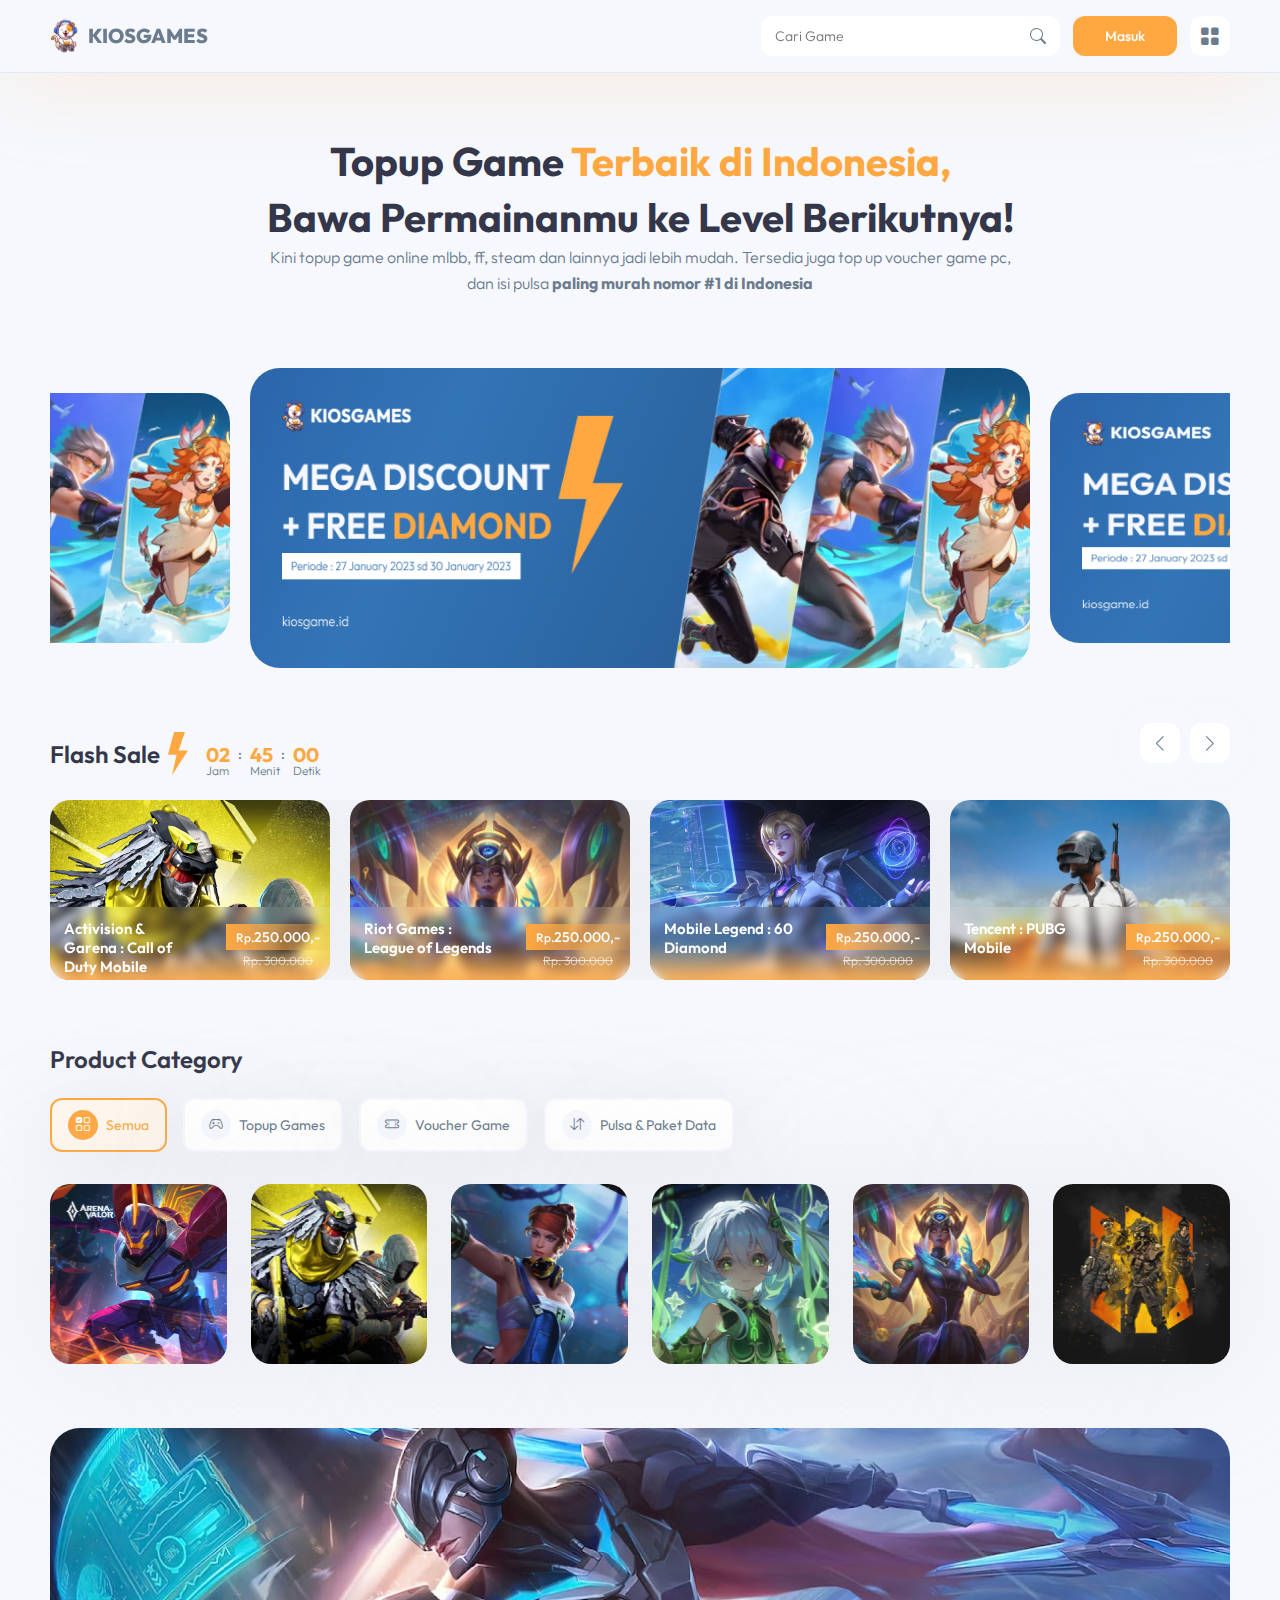
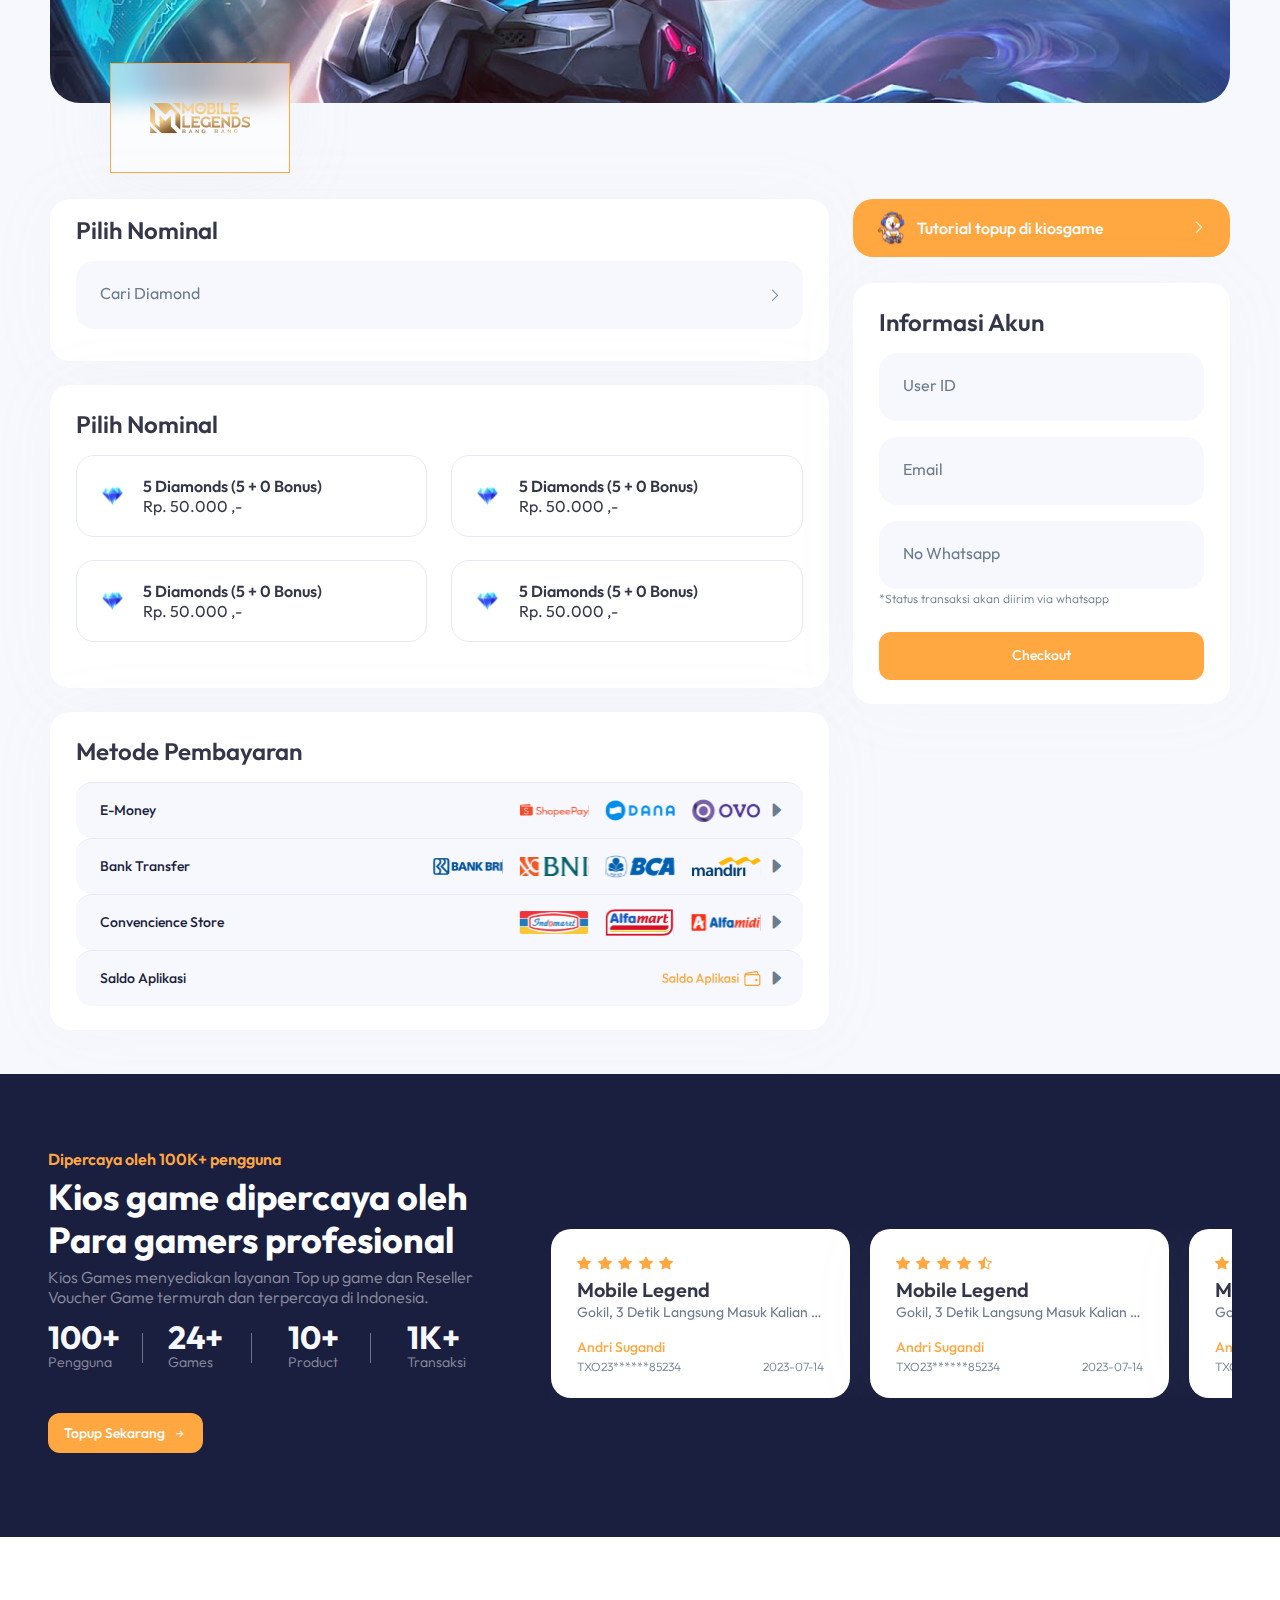
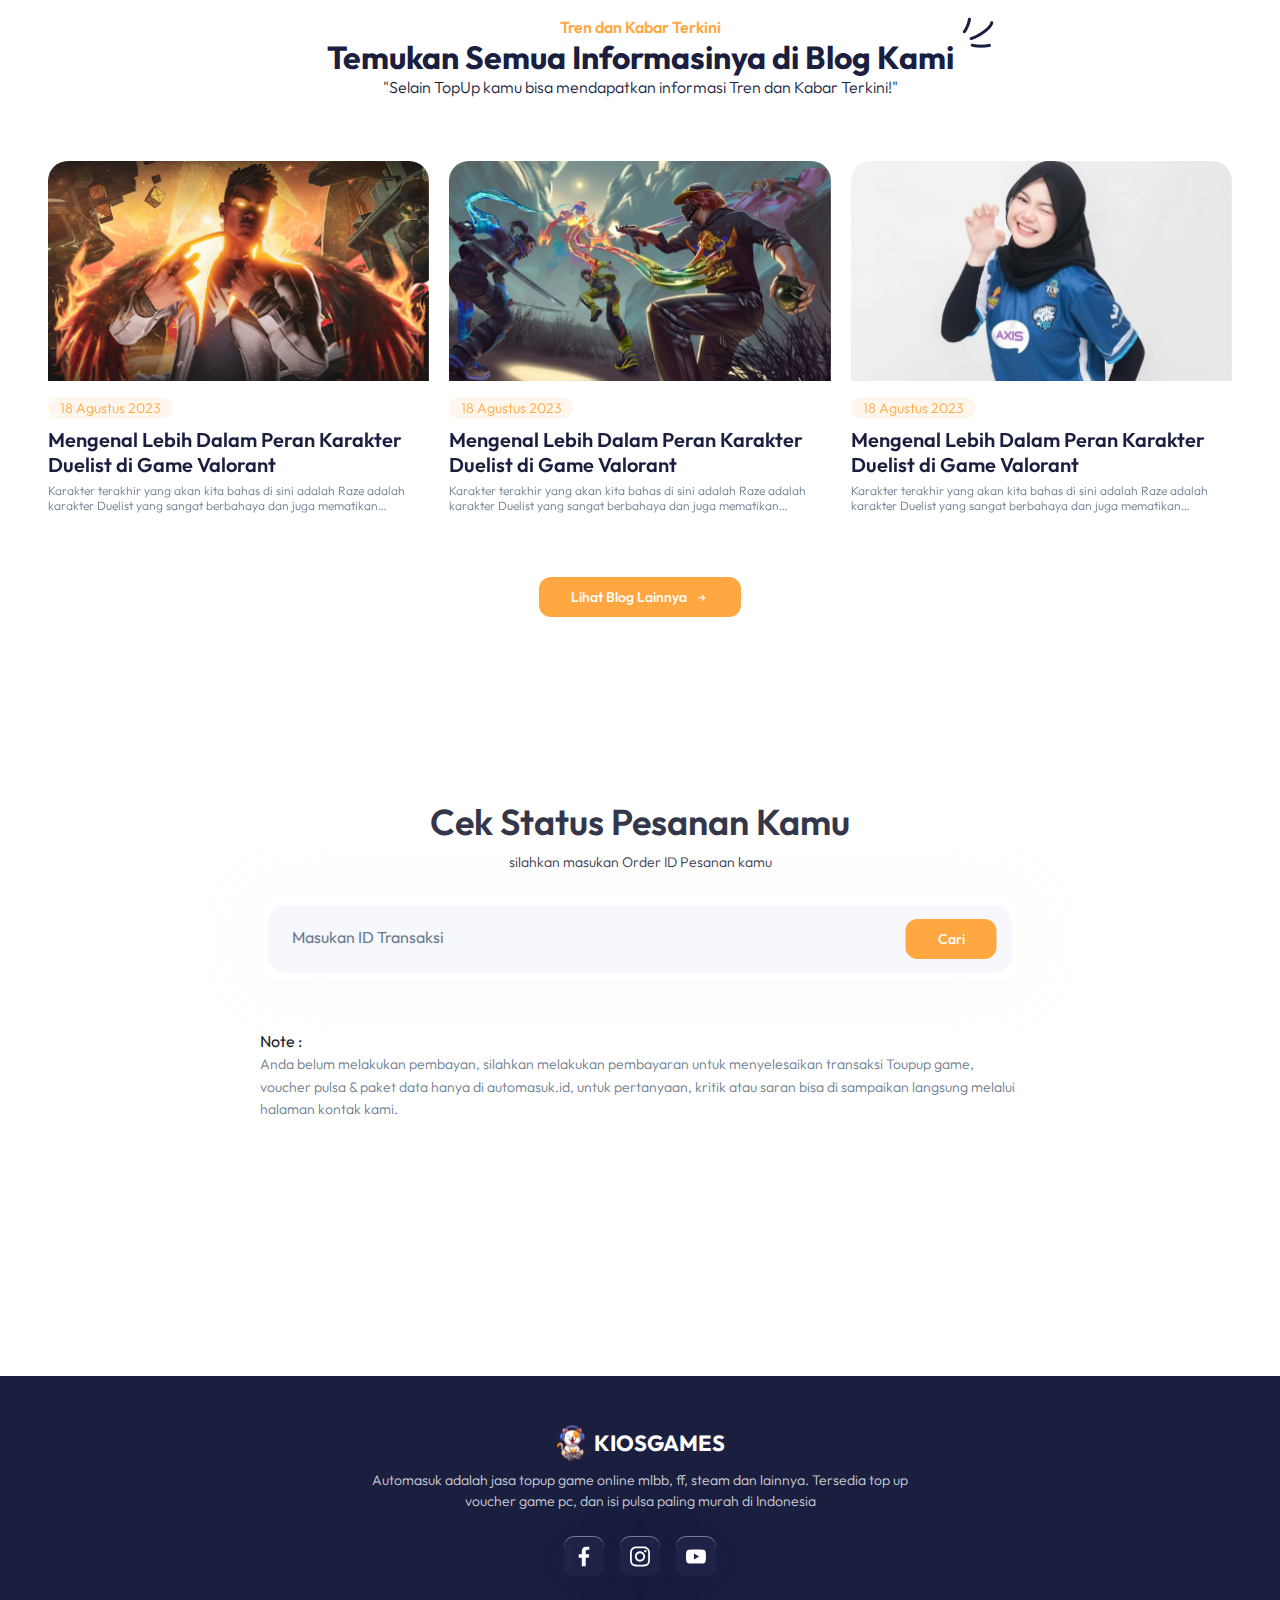
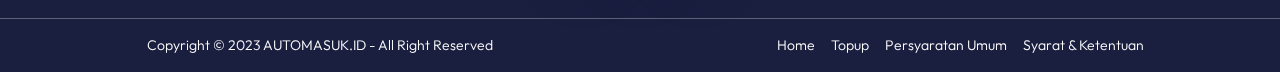
==== index.html @ b14d856f "first commit" ====
<!DOCTYPE html>
<html lang="en">
<head>
    <meta charset="UTF-8">
    <meta name="viewport" content="width=device-width, initial-scale=1.0">
    <link href="https://cdn.jsdelivr.net/npm/bootstrap@5.0.2/dist/css/bootstrap.min.css" rel="stylesheet">
    <link rel="stylesheet" href="https://cdn.jsdelivr.net/npm/bootstrap-icons@1.10.2/font/bootstrap-icons.css">
    <link rel="stylesheet" href="assets/css/swiper.css">
    <link rel="stylesheet" href="assets/css/style.css">
    <title>Document</title>
</head>
<body>
    <nav class="navbar">
      <div class="navLeft">
        <img src="assets/img/logo.svg" alt="">
        <div class="logoName">KIOSGAMES</div>
      </div>
      <div class="navRight">
        <div class="navSearch">
          <input type="text" placeholder="Cari Game">
          <i class="bi bi-search"></i>
        </div>
        <a href="#" class="btnYellowPrimary login">Masuk</a>
        <div class="containerMenu">
          <div class="dropdown">
            <button class="dropdownMenu">
              <i class="bi bi-grid-fill"></i>
            </button>
            <div class="dropdown-content">
              <a href="">
                <div class="containers">
                  <i class="bi bi-house-heart-fill"></i>
                  <div class="name">Beranda</div>
                </div>
                <i class="bi bi-arrow-right-short"></i>
              </a>
              <a href="">
                <div class="containers">
                  <i class="bi bi-controller"></i>
                  <div class="name">Product</div>
                </div>
                <i class="bi bi-arrow-right-short"></i>
              </a>
              <a href="">
                <div class="containers">
                  <i class="bi bi-bag-check"></i>
                  <div class="name">Lacak Pesanan</div>
                </div>
                <i class="bi bi-arrow-right-short"></i>
              </a>
              <a href="">
                <div class="containers">
                  <i class="bi bi-newspaper"></i>
                  <div class="name">Blog</div>
                </div>
                <i class="bi bi-arrow-right-short"></i>
              </a>
            </div>
          </div>
        </div>
      </div>
      <!-- <div class="theme-switch-wrapper">
        <label class="theme-switch" for="checkbox">
          <input type="checkbox" id="checkbox" />
          <div class="slider round"></div>
        </label>
      </div> -->
    </nav>  
    <section class="content">
      <div class="containerTitle">
        <div class="title">Topup Game <span class="highlight">Terbaik di Indonesia,</span><br/> Bawa Permainanmu ke Level Berikutnya!</div>
        <div class="subtitle">Kini topup game online mlbb, ff, steam dan lainnya jadi lebih mudah. Tersedia juga top up voucher game pc,<br/> dan isi pulsa <span class="highlight">paling murah nomor #1 di Indonesia</span></div>
      </div>
      <div class="containerBanner">
        <div class="swiper swiperBanner">
          <div class="swiper-wrapper">
            <div class="swiper-slide banner">
              <img src="assets/img/banner/banner.png" alt="" class="banner-lg">
              <img src="assets/img/banner/banner-sm.png" alt="" class="banner-sm">
            </div>
            <div class="swiper-slide banner">
              <img src="assets/img/banner/banner.png" alt="" class="banner-lg">
              <img src="assets/img/banner/banner-sm.png" alt="" class="banner-sm">
            </div>
            <div class="swiper-slide banner">
              <img src="assets/img/banner/banner.png" alt="" class="banner-lg">
              <img src="assets/img/banner/banner-sm.png" alt="" class="banner-sm">
            </div>
            <div class="swiper-slide banner">
              <img src="assets/img/banner/banner.png" alt="" class="banner-lg">
              <img src="assets/img/banner/banner-sm.png" alt="" class="banner-sm">
            </div>
          </div>
        </div>
      </div>
      <div class="containerFlashSale">
        <div class="headerFS">
          <div class="containers">
            <div class="title-head">Flash Sale</div>
            <img src="assets/img/flash-sale/flash.svg" alt="">
            <div class="time">
              <div class="hours">02</div> <div class="dots">:</div>
              <div class="minute">45</div> <div class="dots">:</div>
              <div class="second">00</div>
            </div>
          </div>
          <div class="FSnav">
            <div class="swiper-button-next"></div>
            <div class="swiper-button-prev"></div>
          </div>
        </div>
        <div class="swiper swiperFlashSale">
          <div class="swiper-wrapper">
            <div class="swiper-slide flashSale">
              <img src="assets/img/flash-sale/codm.png" alt="">
              <div class="mask"></div>
              <div class="desc">
                <div class="titleFs">Activision & Garena : Call of Duty Mobile </div>
                <div class="price">
                  <div class="realPrice"><span class="rp">Rp.</span>250.000,-</div>
                  <div class="disc">Rp. 300.000</div>
                </div>
              </div>
            </div>
            <div class="swiper-slide flashSale">
              <img src="assets/img/flash-sale/lol.png" alt="">
              <div class="mask"></div>
              <div class="desc">
                <div class="titleFs">Riot Games : League of Legends</div>
                <div class="price">
                  <div class="realPrice"><span class="rp">Rp.</span>250.000,-</div>
                  <div class="disc">Rp. 300.000</div>
                </div>
              </div>
            </div>
            <div class="swiper-slide flashSale">
              <img src="assets/img/flash-sale/ml.png" alt="">
              <div class="mask"></div>
              <div class="desc">
                <div class="titleFs">Mobile Legend : 60 Diamond</div>
                <div class="price">
                  <div class="realPrice"><span class="rp">Rp.</span>250.000,-</div>
                  <div class="disc">Rp. 300.000</div>
                </div>
              </div>
            </div>
            <div class="swiper-slide flashSale">
              <img src="assets/img/flash-sale/pubgm.png" alt="">
              <div class="mask"></div>
              <div class="desc">
                <div class="titleFs">Tencent : PUBG Mobile </div>
                <div class="price">
                  <div class="realPrice"><span class="rp">Rp.</span>250.000,-</div>
                  <div class="disc">Rp. 300.000</div>
                </div>
              </div>
            </div>
            <div class="swiper-slide flashSale">
              <img src="assets/img/flash-sale/codm.png" alt="">
              <div class="mask"></div>
              <div class="desc">
                <div class="titleFs">Activision & Garena : Call of Duty Mobile </div>
                <div class="price">
                  <div class="realPrice"><span class="rp">Rp.</span>250.000,-</div>
                  <div class="disc">Rp. 300.000</div>
                </div>
              </div>
            </div>
            <div class="swiper-slide flashSale">
              <img src="assets/img/flash-sale/lol.png" alt="">
              <div class="mask"></div>
              <div class="desc">
                <div class="titleFs">Riot Games : League of Legends</div>
                <div class="price">
                  <div class="realPrice"><span class="rp">Rp.</span>250.000,-</div>
                  <div class="disc">Rp. 300.000</div>
                </div>
              </div>
            </div>
            <div class="swiper-slide flashSale">
              <img src="assets/img/flash-sale/ml.png" alt="">
              <div class="mask"></div>
              <div class="desc">
                <div class="titleFs">Mobile Legend : 60 Diamond</div>
                <div class="price">
                  <div class="realPrice"><span class="rp">Rp.</span>250.000,-</div>
                  <div class="disc">Rp. 300.000</div>
                </div>
              </div>
            </div>
            <div class="swiper-slide flashSale">
              <img src="assets/img/flash-sale/pubgm.png" alt="">
              <div class="mask"></div>
              <div class="desc">
                <div class="titleFs">Tencent : PUBG Mobile </div>
                <div class="price">
                  <div class="realPrice"><span class="rp">Rp.</span>250.000,-</div>
                  <div class="disc">Rp. 300.000</div>
                </div>
              </div>
            </div>
          </div>
        </div>

      </div>
      <div class="containerProduct">
        <div class="title-head">Product Category</div>
        <ul class="nav navTabs" id="myTab" role="tablist">
          <li class="nav-item" role="presentation">
            <button class="btnNavTabs active" id="all-tab" data-bs-toggle="tab" data-bs-target="#all" type="button" role="tab">
              <div class="icon">
                <i class="bi bi-ui-checks-grid"></i>
              </div>
              <div class="text">Semua</div>
            </button>
          </li>
          <li class="nav-item" role="presentation">
            <button class="btnNavTabs" id="topup-tab" data-bs-toggle="tab" data-bs-target="#topup" type="button" role="tab">
              <div class="icon">
                <i class="bi bi-controller"></i>
              </div>
              <div class="text">Topup Games</div>
            </button>
          </li>
          <li class="nav-item" role="presentation">
            <button class="btnNavTabs" id="voucher-tab" data-bs-toggle="tab" data-bs-target="#voucher" type="button" role="tab">
              <div class="icon">
                <i class="bi bi-ticket-perforated"></i>
              </div>
              <div class="text">Voucher Game</div>
            </button>
          </li>
          <li class="nav-item" role="presentation">
            <button class="btnNavTabs" id="pulsa-tab" data-bs-toggle="tab" data-bs-target="#pulsa" type="button" role="tab">
              <div class="icon">
                <i class="bi bi-arrow-down-up"></i>
              </div>
              <div class="text">Pulsa & Paket Data</div>
            </button>
          </li>
        </ul>
        <div class="tab-content" id="myTabContent">
          <div class="tab-pane fade show active" id="all" role="tabpanel">
            <div class="row">
              <div class="col-lg-2 col-md-3 col-6 mb-3">
                <div class="containers">
                  <img src="assets/img/product/aov 2.png" alt="">
                  <div class="mask"></div>
                  <div class="desc">
                    <div class="game">Arena Of Valor</div>
                    <div class="vendor">Tencent</div>
                  </div>
                </div>
              </div>
              <div class="col-lg-2 col-md-3 col-6 mb-3">
                <div class="containers">
                  <img src="assets/img/product/codm.png" alt="">
                  <div class="mask"></div>
                  <div class="desc">
                    <div class="game">Call Of Duty</div>
                    <div class="vendor">Garena</div>
                  </div>
                </div>
              </div>
              <div class="col-lg-2 col-md-3 col-6 mb-3">
                <div class="containers">
                  <img src="assets/img/product/free fire.png" alt="">
                  <div class="mask"></div>
                  <div class="desc">
                    <div class="game">Free Fire</div>
                    <div class="vendor">Tencent</div>
                  </div>
                </div>
              </div>
              <div class="col-lg-2 col-md-3 col-6 mb-3">
                <div class="containers">
                  <img src="assets/img/product/genshin impact.png" alt="">
                  <div class="mask"></div>
                  <div class="desc">
                    <div class="game">Genshin Impact</div>
                    <div class="vendor">Garena</div>
                  </div>
                </div>
              </div>
              <div class="col-lg-2 col-md-3 col-6 mb-3">
                <div class="containers">
                  <img src="assets/img/product/lol.png" alt="">
                  <div class="mask"></div>
                  <div class="desc">
                    <div class="game">League Of Legends</div>
                    <div class="vendor">Garena</div>
                  </div>
                </div>
              </div>
              <div class="col-lg-2 col-md-3 col-6 mb-3">
                <div class="containers">
                  <img src="assets/img/product/apex.png" alt="">
                  <div class="mask"></div>
                  <div class="desc">
                    <div class="game">Apex Legends</div>
                    <div class="vendor">Garena</div>
                  </div>
                </div>
              </div>
            </div>
          </div>
          <div class="tab-pane fade" id="topup" role="tabpanel">
            <div class="row">
              <div class="col-lg-2 col-md-3 col-6 mb-3">
                <div class="containers">
                  <img src="assets/img/product/aov 2.png" alt="">
                  <div class="mask"></div>
                  <div class="desc">
                    <div class="game">Arena Of Valor</div>
                    <div class="vendor">Tencent</div>
                  </div>
                </div>
              </div>
              <div class="col-lg-2 col-md-3 col-6 mb-3">
                <div class="containers">
                  <img src="assets/img/product/codm.png" alt="">
                  <div class="mask"></div>
                  <div class="desc">
                    <div class="game">Call Of Duty</div>
                    <div class="vendor">Garena</div>
                  </div>
                </div>
              </div>
              <div class="col-lg-2 col-md-3 col-6 mb-3">
                <div class="containers">
                  <img src="assets/img/product/free fire.png" alt="">
                  <div class="mask"></div>
                  <div class="desc">
                    <div class="game">Free Fire</div>
                    <div class="vendor">Tencent</div>
                  </div>
                </div>
              </div>
            </div>
          </div>
          <div class="tab-pane fade" id="voucher" role="tabpanel">
            <div class="row">
              <div class="col-lg-2 col-md-3 col-6 mb-3">
                <div class="containers">
                  <img src="assets/img/product/genshin impact.png" alt="">
                  <div class="mask"></div>
                  <div class="desc">
                    <div class="game">Genshin Impact</div>
                    <div class="vendor">Garena</div>
                  </div>
                </div>
              </div>
              <div class="col-lg-2 col-md-3 col-6 mb-3">
                <div class="containers">
                  <img src="assets/img/product/lol.png" alt="">
                  <div class="mask"></div>
                  <div class="desc">
                    <div class="game">League Of Legends</div>
                    <div class="vendor">Garena</div>
                  </div>
                </div>
              </div>
              <div class="col-lg-2 col-md-3 col-6 mb-3">
                <div class="containers">
                  <img src="assets/img/product/apex.png" alt="">
                  <div class="mask"></div>
                  <div class="desc">
                    <div class="game">Apex Legends</div>
                    <div class="vendor">Garena</div>
                  </div>
                </div>
              </div>
            </div>
          </div>
          <div class="tab-pane fade" id="pulsa" role="tabpanel">
            <div class="row">
              <div class="col-lg-2 col-md-3 col-6 mb-3">
                <div class="containers">
                  <img src="assets/img/product/aov 2.png" alt="">
                  <div class="mask"></div>
                  <div class="desc">
                    <div class="game">Arena Of Valor</div>
                    <div class="vendor">Tencent</div>
                  </div>
                </div>
              </div>
            </div>
          </div>
        </div>
      </div>
      <div class="containerAlpha">
        <img src="assets/img/head-nominal/banner.png" alt="" class="banner">
        <div class="containerML">
          <img src="assets/img/head-nominal/logo-ml.png" alt="" class="logo-ml">
        </div>
      </div>
      <div class="containerNominal">
        <div class="row reverse">
          <div class="col-lg-8">
            <div class="cards py-3">
              <div class="title-head text-left mb-3">Pilih Nominal</div>
              <div class="floating-label-content mb-3">
                <input type="text" class="form-control floating-input" name="" id="search" placeholder=" ">
                <label class="floating-label" for="search">Cari Diamond</label>
                <i class="bi bi-chevron-right"></i>
              </div>
            </div>
            <div class="cards my-4">
              <div class="title-head text-left mb-3">Pilih Nominal</div>
              <div class="row">
                <div class="col-sm-6">
                  <input type="radio" name="chooseDiamond" value="A" class="nom-radio" id="diamond-1">
                  <label for="diamond-1" class="containerChoice">
                    <div class="containerIcon">
                      <i class="bi bi-check-lg"></i>
                    </div>
                    <img src="assets/img/head-nominal/diamond.svg" alt="">
                    <div class="text">
                      <div class="desc">5 Diamonds (5 + 0 Bonus)</div>
                      <div class="count">Rp. 50.000 ,-</div>
                    </div>
                  </label>
                </div>
                <div class="col-sm-6">
                  <input type="radio" name="chooseDiamond" value="B" class="nom-radio" id="diamond-2">
                  <label for="diamond-2" class="containerChoice">
                    <div class="containerIcon">
                      <i class="bi bi-check-lg"></i>
                    </div>
                    <img src="assets/img/head-nominal/diamond.svg" alt="">
                    <div class="text">
                      <div class="desc">5 Diamonds (5 + 0 Bonus)</div>
                      <div class="count">Rp. 50.000 ,-</div>
                    </div>
                  </label>
                </div>
                <div class="col-sm-6">
                  <input type="radio" name="chooseDiamond" value="C" class="nom-radio" id="diamond-3">
                  <label for="diamond-3" class="containerChoice">
                    <div class="containerIcon">
                      <i class="bi bi-check-lg"></i>
                    </div>
                    <img src="assets/img/head-nominal/diamond.svg" alt="">
                    <div class="text">
                      <div class="desc">5 Diamonds (5 + 0 Bonus)</div>
                      <div class="count">Rp. 50.000 ,-</div>
                    </div>
                  </label>
                </div>
                <div class="col-sm-6">
                  <input type="radio" name="chooseDiamond" value="D" class="nom-radio" id="diamond-4">
                  <label for="diamond-4" class="containerChoice">
                    <div class="containerIcon">
                      <i class="bi bi-check-lg"></i>
                    </div>
                    <img src="assets/img/head-nominal/diamond.svg" alt="">
                    <div class="text">
                      <div class="desc">5 Diamonds (5 + 0 Bonus)</div>
                      <div class="count">Rp. 50.000 ,-</div>
                    </div>
                  </label>
                </div>
              </div>
            </div>
            <div class="cards my-4">
              <div class="title-head text-left mb-3">Metode Pembayaran</div>
              <div class="accordion mb-0">
                <div class="accordionHeadPay">
                  <div class="title">E-Money</div>
                  <div class="containers">
                    <img src="assets/img/pay/shopeepay.svg" alt="">
                    <img src="assets/img/pay/dana.svg" alt="">
                    <img src="assets/img/pay/ovo.svg" alt="">
                  </div>
                  <i class="bi bi-caret-right-fill"></i>
                </div>
                <div class="accordionBodyPay">
                  <div class="accordionContent">
                    <div class="row">
                      <div class="col-sm-6">
                        <input type="radio" name="payment" value="A" class="pay-radio" id="emon-1">
                        <label for="emon-1" class="choicePay">
                          <div class="containers">
                            <div class="icon">
                              <i class="bi bi-check-lg"></i>
                            </div>
                            <div class="text">
                              <div class="name">Shopee Pay</div>
                              <div class="price">Rp. 500.000,-</div>
                            </div>
                          </div>
                          <img src="assets/img/pay/shopeepay.svg" alt="">
                        </label>
                      </div>
                      <div class="col-sm-6">
                        <input type="radio" name="payment" value="A" class="pay-radio" id="emon-2">
                        <label for="emon-2" class="choicePay">
                          <div class="containers">
                            <div class="icon">
                              <i class="bi bi-check-lg"></i>
                            </div>
                            <div class="text">
                              <div class="name">Dana</div>
                              <div class="price">Rp. 500.000,-</div>
                            </div>
                          </div>
                          <img src="assets/img/pay/dana.svg" alt="">
                        </label>
                      </div>
                      <div class="col-sm-6">
                        <input type="radio" name="payment" value="A" class="pay-radio" id="emon-3">
                        <label for="emon-3" class="choicePay">
                          <div class="containers">
                            <div class="icon">
                              <i class="bi bi-check-lg"></i>
                            </div>
                            <div class="text">
                              <div class="name">OVO</div>
                              <div class="price">Rp. 500.000,-</div>
                            </div>
                          </div>
                          <img src="assets/img/pay/ovo.svg" alt="">
                        </label>
                      </div>
                    </div>
                  </div>
                </div>
              </div>
              <div class="accordion mb-0">
                <div class="accordionHeadPay">
                  <div class="title">Bank Transfer</div>
                  <div class="containers">
                    <img src="assets/img/pay/bri.svg" alt="">
                    <img src="assets/img/pay/bni.svg" alt="">
                    <img src="assets/img/pay/bca.svg" alt="">
                    <img src="assets/img/pay/mandiri.svg" alt="">
                  </div>
                  <i class="bi bi-caret-right-fill"></i>
                </div>
                <div class="accordionBodyPay">
                  <div class="accordionContent">
                    <div class="row">
                      <div class="col-sm-6">
                        <input type="radio" name="payment" value="A" class="pay-radio" id="tf-1">
                        <label for="tf-1" class="choicePay">
                          <div class="containers">
                            <div class="icon">
                              <i class="bi bi-check-lg"></i>
                            </div>
                            <div class="text">
                              <div class="name">Bank BRI</div>
                              <div class="price">Rp. 500.000,-</div>
                            </div>
                          </div>
                          <img src="assets/img/pay/bri.svg" alt="">
                        </label>
                      </div>
                      <div class="col-sm-6">
                        <input type="radio" name="payment" value="A" class="pay-radio" id="tf-2">
                        <label for="tf-2" class="choicePay">
                          <div class="containers">
                            <div class="icon">
                              <i class="bi bi-check-lg"></i>
                            </div>
                            <div class="text">
                              <div class="name">Bank BNI</div>
                              <div class="price">Rp. 500.000,-</div>
                            </div>
                          </div>
                          <img src="assets/img/pay/bni.svg" alt="">
                        </label>
                      </div>
                      <div class="col-sm-6">
                        <input type="radio" name="payment" value="A" class="pay-radio" id="tf-3">
                        <label for="tf-3" class="choicePay">
                          <div class="containers">
                            <div class="icon">
                              <i class="bi bi-check-lg"></i>
                            </div>
                            <div class="text">
                              <div class="name">Bank BCA</div>
                              <div class="price">Rp. 500.000,-</div>
                            </div>
                          </div>
                          <img src="assets/img/pay/bca.svg" alt="">
                        </label>
                      </div>
                      <div class="col-sm-6">
                        <input type="radio" name="payment" value="A" class="pay-radio" id="tf-4">
                        <label for="tf-4" class="choicePay">
                          <div class="containers">
                            <div class="icon">
                              <i class="bi bi-check-lg"></i>
                            </div>
                            <div class="text">
                              <div class="name">Bank Mandiri</div>
                              <div class="price">Rp. 500.000,-</div>
                            </div>
                          </div>
                          <img src="assets/img/pay/mandiri.svg" alt="">
                        </label>
                      </div>
                    </div>
                  </div>
                </div>
              </div>
              <div class="accordion mb-0">
                <div class="accordionHeadPay">
                  <div class="title">Convencience Store</div>
                  <div class="containers">
                    <img src="assets/img/pay/indomaret.svg" alt="">
                    <img src="assets/img/pay/alfamart.svg" alt="">
                    <img src="assets/img/pay/alfamidi.svg" alt="">
                  </div>
                  <i class="bi bi-caret-right-fill"></i>
                </div>
                <div class="accordionBodyPay">
                  <div class="accordionContent">
                    <div class="row">
                      <div class="col-sm-6">
                        <input type="radio" name="payment" value="A" class="pay-radio" id="store-1">
                        <label for="store-1" class="choicePay">
                          <div class="containers">
                            <div class="icon">
                              <i class="bi bi-check-lg"></i>
                            </div>
                            <div class="text">
                              <div class="name">Indomaret</div>
                              <div class="price">Rp. 500.000,-</div>
                            </div>
                          </div>
                          <img src="assets/img/pay/indomaret.svg" alt="">
                        </label>
                      </div>
                      <div class="col-sm-6">
                        <input type="radio" name="payment" value="A" class="pay-radio" id="store-2">
                        <label for="store-2" class="choicePay">
                          <div class="containers">
                            <div class="icon">
                              <i class="bi bi-check-lg"></i>
                            </div>
                            <div class="text">
                              <div class="name">AlfaMaret</div>
                              <div class="price">Rp. 500.000,-</div>
                            </div>
                          </div>
                          <img src="assets/img/pay/alfamart.svg" alt="">
                        </label>
                      </div>
                      <div class="col-sm-6">
                        <input type="radio" name="payment" value="A" class="pay-radio" id="store-3">
                        <label for="store-3" class="choicePay">
                          <div class="containers">
                            <div class="icon">
                              <i class="bi bi-check-lg"></i>
                            </div>
                            <div class="text">
                              <div class="name">Alfamidi</div>
                              <div class="price">Rp. 500.000,-</div>
                            </div>
                          </div>
                          <img src="assets/img/pay/alfamidi.svg" alt="">
                        </label>
                      </div>
                    </div>
                  </div>
                </div>
              </div>
              <div class="accordion mb-0">
                <div class="accordionHeadPay">
                  <div class="title">Saldo Aplikasi</div>
                  <div class="containers">
                    <img src="assets/img/pay/saldoapk.svg" alt="" style="width:100px">
                  </div>
                  <i class="bi bi-caret-right-fill"></i>
                </div>
                <div class="accordionBodyPay">
                  <div class="accordionContent">
                    <div class="row">
                      <div class="col-sm-6">
                        <input type="radio" name="payment" value="A" class="pay-radio" id="saldo-1">
                        <label for="saldo-1" class="choicePay">
                          <div class="containers">
                            <div class="icon">
                              <i class="bi bi-check-lg"></i>
                            </div>
                            <div class="text">
                              <div class="name">Saldo Aplikasi</div>
                              <div class="price">Rp. 500.000,-</div>
                            </div>
                          </div>
                          <img src="assets/img/pay/saldo.svg" alt="">
                        </label>
                      </div>
                    </div>
                  </div>
                </div>
              </div>
            </div>
          </div>
          <div class="col-lg-4">
            <div class="accordion">
              <div class="accordionHead">
                <div class="containers">
                  <img src="assets/img/logo.svg" alt="">
                  <div class="title">Tutorial topup di kiosgame</div>
                </div>
                <i class="bi bi-chevron-right"></i>
              </div>
              <div class="accordionBody">
                <div class="accordionContent">
                  <div class="text">Mobile Legends: Bang Bang adalah game mobile multiplayer online battle arena (MOBA) yang dikembangkan dan diterbitkan oleh Moonton. Game ini dirilis pada 2016 dan sejak itu menjadi populer di Asia Tenggara.</div>
                  <div class="text2 mt-3 mb-1">Cara Topup Diamond Mobilegends</div>
                  <ul class="point">
                    <li>Pilih Nominal Diamond</li>
                    <li>Masukan data akun user ID & No Whatsapp untuk verifikasi</li>
                    <li>Pilih metode pembayaran yang tersedia</li>
                    <li>Lakukan pembayaran sesuai dengan langkah pembayaran dan nominal yang diminta</li>
                    <li>Jika pembayaran berhasil Token akan langsung masuk ke akun game yang dituju.</li>
                  </ul>
                </div>
              </div>
            </div>
            <div class="cards mb-4">
              <div class="title-head text-left mb-3">Informasi Akun</div>
              <div class="floating-label-content mb-3">
                <input type="text" class="form-control floating-input" name="" id="userid" placeholder=" ">
                <label class="floating-label" for="userid">User ID</label>
              </div>
              <div class="floating-label-content mb-3">
                <input type="text" class="form-control floating-input" name="" id="email" placeholder=" ">
                <label class="floating-label" for="email">Email</label>
              </div>
              <div class="floating-label-content">
                <input type="text" class="form-control floating-input" name="" id="no" placeholder=" ">
                <label class="floating-label" for="no">No Whatsapp</label>
              </div>
              <div class="note">*Status transaksi akan diirim via whatsapp</div>
              <a href="" class="btnYellowPrimary py-4 mt-4">Checkout</a>
            </div>
          </div>
        </div>
      </div>
    </section>
    <section class="subContent">
      <div class="containerTestimoni">
        <div class="row">
          <div class="col-lg-5">
            <div class="trusted-text">Dipercaya oleh 100K+ pengguna</div>
            <div class="desc-text">Kios game dipercaya oleh Para gamers profesional</div>
            <div class="subdesc-text">Kios Games menyediakan layanan Top up game dan Reseller Voucher Game termurah dan terpercaya di Indonesia.</div>
            <div class="containerUsers mb-3">
              <div class="containers">
                <div class="count">100+</div>
                <div class="title">Pengguna</div>
              </div>
              <div class="containers">
                <div class="count">24+</div>
                <div class="title">Games</div>
              </div>
              <div class="containers">
                <div class="count">10+</div>
                <div class="title">Product</div>
              </div>
              <div class="containers">
                <div class="count">1K+</div>
                <div class="title">Transaksi</div>
              </div>
            </div>
            <a href="" class="btnYellowPrimary d-inline-flex px-3 mt-4">Topup Sekarang<i class="bi bi-arrow-right-short ms-2 mt-1"></i></a>
          </div>
          <div class="col-lg-7">
            <div class="swiper swiperTesti">
              <div class="swiper-wrapper">
                <div class="swiper-slide testimoni">
                  <div class="cards">
                    <div class="containers">
                      <div class="rate">
                        <i class="bi bi-star-fill"></i>
                        <i class="bi bi-star-fill"></i>
                        <i class="bi bi-star-fill"></i>
                        <i class="bi bi-star-fill"></i>
                        <i class="bi bi-star-fill"></i>
                      </div>
                      <div class="gameNm">Mobile Legend</div>
                      <div class="desc">Gokil, 3 Detik Langsung Masuk Kalian harus beli disini..!!</div>
                      <div class="name">Andri Sugandi</div>
                      <div class="contentBot">
                        <div class="text">TXO23******85234</div>
                        <div class="text">2023-07-14</div>
                      </div>
                    </div>
                  </div>
                </div>
                <div class="swiper-slide testimoni">
                  <div class="cards">
                    <div class="containers">
                      <div class="rate">
                        <i class="bi bi-star-fill"></i>
                        <i class="bi bi-star-fill"></i>
                        <i class="bi bi-star-fill"></i>
                        <i class="bi bi-star-fill"></i>
                        <i class="bi bi-star-half"></i>
                      </div>
                      <div class="gameNm">Mobile Legend</div>
                      <div class="desc">Gokil, 3 Detik Langsung Masuk Kalian harus beli disini..!!</div>
                      <div class="name">Andri Sugandi</div>
                      <div class="contentBot">
                        <div class="text">TXO23******85234</div>
                        <div class="text">2023-07-14</div>
                      </div>
                    </div>
                  </div>
                </div>
                <div class="swiper-slide testimoni">
                  <div class="cards">
                    <div class="containers">
                      <div class="rate">
                        <i class="bi bi-star-fill"></i>
                        <i class="bi bi-star-fill"></i>
                        <i class="bi bi-star-fill"></i>
                        <i class="bi bi-star-fill"></i>
                        <i class="bi bi-star-fill"></i>
                      </div>
                      <div class="gameNm">Mobile Legend</div>
                      <div class="desc">Gokil, 3 Detik Langsung Masuk Kalian harus beli disini..!!</div>
                      <div class="name">Andri Sugandi</div>
                      <div class="contentBot">
                        <div class="text">TXO23******85234</div>
                        <div class="text">2023-07-14</div>
                      </div>
                    </div>
                  </div>
                </div>
                <div class="swiper-slide testimoni">
                  <div class="cards">
                    <div class="containers">
                      <div class="rate">
                        <i class="bi bi-star-fill"></i>
                        <i class="bi bi-star-fill"></i>
                        <i class="bi bi-star-fill"></i>
                        <i class="bi bi-star-fill"></i>
                        <i class="bi bi-star-half"></i>
                      </div>
                      <div class="gameNm">Mobile Legend</div>
                      <div class="desc">Gokil, 3 Detik Langsung Masuk Kalian harus beli disini..!!</div>
                      <div class="name">Andri Sugandi</div>
                      <div class="contentBot">
                        <div class="text">TXO23******85234</div>
                        <div class="text">2023-07-14</div>
                      </div>
                    </div>
                  </div>
                </div>
                <div class="swiper-slide testimoni">
                  <div class="cards">
                    <div class="containers">
                      <div class="rate">
                        <i class="bi bi-star-fill"></i>
                        <i class="bi bi-star-fill"></i>
                        <i class="bi bi-star-fill"></i>
                        <i class="bi bi-star-fill"></i>
                        <i class="bi bi-star-fill"></i>
                      </div>
                      <div class="gameNm">Mobile Legend</div>
                      <div class="desc">Gokil, 3 Detik Langsung Masuk Kalian harus beli disini..!!</div>
                      <div class="name">Andri Sugandi</div>
                      <div class="contentBot">
                        <div class="text">TXO23******85234</div>
                        <div class="text">2023-07-14</div>
                      </div>
                    </div>
                  </div>
                </div>
                <div class="swiper-slide testimoni">
                  <div class="cards">
                    <div class="containers">
                      <div class="rate">
                        <i class="bi bi-star-fill"></i>
                        <i class="bi bi-star-fill"></i>
                        <i class="bi bi-star-fill"></i>
                        <i class="bi bi-star-fill"></i>
                        <i class="bi bi-star-half"></i>
                      </div>
                      <div class="gameNm">Mobile Legend</div>
                      <div class="desc">Gokil, 3 Detik Langsung Masuk Kalian harus beli disini..!!</div>
                      <div class="name">Andri Sugandi</div>
                      <div class="contentBot">
                        <div class="text">TXO23******85234</div>
                        <div class="text">2023-07-14</div>
                      </div>
                    </div>
                  </div>
                </div>
              </div>
            </div>
          </div>
        </div>
      </div>
      <div class="containerNews">
        <div class="head">
          <div class="title1">Tren dan Kabar Terkini</div>
          <div class="title2">Temukan Semua Informasinya di Blog Kami <img src="assets/img/update-news/clink.png" alt=""></div>
          <div class="title3">"Selain TopUp kamu bisa mendapatkan informasi Tren dan Kabar Terkini!"</div>
        </div>
        <div class="swiper swiperNews">
          <div class="swiper-wrapper">
            <div class="swiper-slide news">
              <div class="containers">
                <img src="assets/img/update-news/img1.png" alt="">
                <div class="date">18 Agustus 2023</div>
                <div class="title">Mengenal Lebih Dalam Peran Karakter Duelist di Game Valorant</div>
                <div class="subtitle">Karakter terakhir yang akan kita bahas di sini adalah Raze adalah karakter Duelist yang sangat berbahaya dan juga mematikan Lorem ipsum dolor sit amet consectetur adipisicing elit. Officiis, maiores.</div>
              </div>
            </div>
            <div class="swiper-slide news">
              <div class="containers">
                <img src="assets/img/update-news/img2.png" alt="">
                <div class="date">18 Agustus 2023</div>
                <div class="title">Mengenal Lebih Dalam Peran Karakter Duelist di Game Valorant</div>
                <div class="subtitle">Karakter terakhir yang akan kita bahas di sini adalah Raze adalah karakter Duelist yang sangat berbahaya dan juga mematikan Lorem ipsum dolor sit amet consectetur adipisicing elit. Officiis, maiores.</div>
              </div>
            </div>
            <div class="swiper-slide news">
              <div class="containers">
                <img src="assets/img/update-news/img3.png" alt="">
                <div class="date">18 Agustus 2023</div>
                <div class="title">Mengenal Lebih Dalam Peran Karakter Duelist di Game Valorant</div>
                <div class="subtitle">Karakter terakhir yang akan kita bahas di sini adalah Raze adalah karakter Duelist yang sangat berbahaya dan juga mematikan Lorem ipsum dolor sit amet consectetur adipisicing elit. Officiis, maiores.</div>
              </div>
            </div>
          </div>
        </div>
        <div class="containerNavNews">
          <a href="" class="btnYellowPrimary">Lihat Blog Lainnya <i class="bi bi-arrow-right-short ms-2 mt-1"></i></a>
        </div>
      </div>
      <div class="containerTracking">
        <div class="head">
          <div class="title">Cek Status Pesanan Kamu</div>
          <div class="subtitle">silahkan masukan Order ID Pesanan kamu</div>
        </div>
        <div class="cardTrack">
          <div class="floating-label-content">
            <input type="text" class="form-control floating-input" name="" id="searchIdTrx" placeholder=" ">
            <label class="floating-label" for="searchIdTrx">Masukan ID Transaksi</label>
            <a href="" class="btnYellowPrimary py-3">Cari</a>
          </div>
        </div>
        <div class="notes">
          <div class="text">Note :</div>
          <div class="text2">Anda belum melakukan pembayan, silahkan melakukan pembayaran untuk menyelesaikan transaksi Toupup game, voucher pulsa & paket data hanya di automasuk.id, untuk pertanyaan, kritik atau saran bisa di sampaikan langsung melalui halaman kontak kami.</div>
        </div>
      </div>
    </section>
    <section class="footer">
      <div class="logo">
        <img src="assets/img/logo.svg" alt="">
        <div class="names">KIOSGAMES</div>
      </div>
      <div class="desc">Automasuk adalah jasa topup game online mlbb, ff, steam dan lainnya. Tersedia top up voucher game pc, dan isi pulsa paling murah di Indonesia</div>
      <div class="sosmed">
        <a href="" class="containers">
          <img src="assets/img/footer/fb.svg" alt="">
        </a>
        <a href="" class="containers">
          <img src="assets/img/footer/ig.svg" alt="">
        </a>
        <a href="" class="containers">
          <img src="assets/img/footer/yt.svg" alt="">
        </a>
      </div>
      <div class="bottomFoot">
        <div class="copyright">
          <div class="text">Copyright © 2023 AUTOMASUK.ID - All Right Reserved</div>
        </div>
        <div class="linkFoot">
          <div class="containers">
            <a href="">Home</a>
            <a href="">Topup</a>
            <a href="">Persyaratan Umum</a>
            <a href="">Syarat & Ketentuan</a>
          </div>
        </div>
      </div>
    </section>

    <script src="assets/js/jquery.min.js"></script>
    <script src="https://cdn.jsdelivr.net/npm/bootstrap@5.0.2/dist/js/bootstrap.bundle.min.js"></script>
    <script src="https://unpkg.com/swiper/swiper-bundle.min.js"></script>
    <script src="assets/js/script.js"></script>

    <script>
      var swiper = new Swiper(".swiperBanner", {
        slidesPerView: 1.5, 
        centeredSlides: true,
        slidesPerGroup: 1,
        loop: true,
        slideToClickedSlide: true,
        spaceBetween: 20,
        autoplay: {
          delay: 4000,
        },
        breakpoints: {
          950: {
            slidesPerView: 1.5,
            centeredSlides: true,
          },
          300: {
            slidesPerView: 1.2,
            centeredSlides: true,
          },
        },
      });
      
      var swiper = new Swiper(".swiperFlashSale", {
        slidesPerView: 4, 
        loop: true,
        slideToClickedSlide: true,
        spaceBetween: 20,
        slidesPerGroup: 1,
        autoplay: {
          delay: 4000,
        },
        breakpoints: {
          1000: {
            slidesPerView: 4,
          },
          800: {
            slidesPerView: 3,
          },
          400: {
            slidesPerView: 1.5,
          },
          200: {
            slidesPerView: 1.5,
          },
        },
        navigation: {
          nextEl: ".swiper-button-next",
          prevEl: ".swiper-button-prev",
        },
      });

      var swiper = new Swiper(".swiperTesti", {
        slidesPerGroup: 1,
        loop: true,
        spaceBetween: 20,
        grabCursor: true,
        autoplay: {
          delay: 2500,
        },
        breakpoints: {
          800: {
            slidesPerView: 2.2,
            centeredSlides: false,
          },
          300: {
            slidesPerView: 1.5,
            centeredSlides: false,
          },
        },
      });

      var swiper = new Swiper(".swiperNews", {
        slidesPerGroup: 1,
        loop: true,
        spaceBetween: 20,
        grabCursor: true,
        breakpoints: {
          900: {
            slidesPerView: 3,
            centeredSlides: false,
          },
          650: {
            slidesPerView: 2,
            centeredSlides: false,
          },
          300: {
            slidesPerView: 1.5,
            centeredSlides: false,
          },
        },
      });


      const accordionBtns = document.querySelectorAll(".accordionHead");

      accordionBtns.forEach((accordion) => {
        accordion.onclick = function () {
          this.classList.toggle("is-open");

          let content = this.nextElementSibling;

          if (content.style.maxHeight) {
            content.style.maxHeight = null;
          } else {
            content.style.maxHeight = content.scrollHeight + "px";
          }
        };
      });

      const accordionBtnPay = document.querySelectorAll(".accordionHeadPay");

      accordionBtnPay.forEach((accordion) => {
        accordion.onclick = function () {
          this.classList.toggle("is-open");

          let content = this.nextElementSibling;

          if (content.style.maxHeight) {
            content.style.maxHeight = null;
          } else {
            content.style.maxHeight = content.scrollHeight + "px";
          }
        };
      });
    </script>
</body>
</html>
---- assets/css/style.css ----
@import url('https://fonts.googleapis.com/css2?family=Outfit:wght@200;300;400;500;600;700;800&display=swap');

.m-0{margin:0!important}.m-1{margin:.25rem!important}.m-2{margin:.5rem!important}.m-3{margin:1rem!important}.m-4{margin:1.5rem!important}.m-5{margin:3rem!important}.m-auto{margin:auto!important}.mx-0{margin-right:0!important;margin-left:0!important}.mx-1{margin-right:.25rem!important;margin-left:.25rem!important}.mx-2{margin-right:.5rem!important;margin-left:.5rem!important}.mx-3{margin-right:1rem!important;margin-left:1rem!important}.mx-4{margin-right:1.5rem!important;margin-left:1.5rem!important}.mx-5{margin-right:3rem!important;margin-left:3rem!important}.mx-auto{margin-right:auto!important;margin-left:auto!important}.my-0{margin-top:0!important;margin-bottom:0!important}.my-1{margin-top:.25rem!important;margin-bottom:.25rem!important}.my-2{margin-top:.5rem!important;margin-bottom:.5rem!important}.my-3{margin-top:1rem!important;margin-bottom:1rem!important}.my-4{margin-top:1.5rem!important;margin-bottom:1.5rem!important}.my-5{margin-top:3rem!important;margin-bottom:3rem!important}.my-auto{margin-top:auto!important;margin-bottom:auto!important}.mt-0{margin-top:0!important}.mt-1{margin-top:.25rem!important}.mt-2{margin-top:.5rem!important}.mt-3{margin-top:1rem!important}.mt-4{margin-top:1.5rem!important}.mt-5{margin-top:3rem!important}.mt-auto{margin-top:auto!important}.me-0{margin-right:0!important}.me-1{margin-right:.25rem!important}.me-2{margin-right:.5rem!important}.me-3{margin-right:1rem!important}.me-4{margin-right:1.5rem!important}.me-5{margin-right:3rem!important}.me-auto{margin-right:auto!important}.mb-0{margin-bottom:0!important}.mb-1{margin-bottom:.25rem!important}.mb-2{margin-bottom:.5rem!important}.mb-3{margin-bottom:1rem!important}.mb-4{margin-bottom:1.5rem!important}.mb-5{margin-bottom:3rem!important}.mb-auto{margin-bottom:auto!important}.ms-0{margin-left:0!important}.ms-1{margin-left:.25rem!important}.ms-2{margin-left:.5rem!important}.ms-3{margin-left:1rem!important}.ms-4{margin-left:1.5rem!important}.ms-5{margin-left:3rem!important}.ms-auto{margin-left:auto!important}.p-0{padding:0!important}.p-1{padding:.25rem!important}.p-2{padding:.5rem!important}.p-3{padding:1rem!important}.p-4{padding:1.5rem!important}.p-5{padding:3rem!important}.px-0{padding-right:0!important;padding-left:0!important}.px-1{padding-right:.25rem!important;padding-left:.25rem!important}.px-2{padding-right:.5rem!important;padding-left:.5rem!important}.px-3{padding-right:1rem!important;padding-left:1rem!important}.px-4{padding-right:1.5rem!important;padding-left:1.5rem!important}.px-5{padding-right:3rem!important;padding-left:3rem!important}.py-0{padding-top:0!important;padding-bottom:0!important}.py-1{padding-top:.25rem!important;padding-bottom:.25rem!important}.py-2{padding-top:.5rem!important;padding-bottom:.5rem!important}.py-3{padding-top:1rem!important;padding-bottom:1rem!important}.py-4{padding-top:1.5rem!important;padding-bottom:1.5rem!important}.py-5{padding-top:3rem!important;padding-bottom:3rem!important}.pt-0{padding-top:0!important}.pt-1{padding-top:.25rem!important}.pt-2{padding-top:.5rem!important}.pt-3{padding-top:1rem!important}.pt-4{padding-top:1.5rem!important}.pt-5{padding-top:3rem!important}.pe-0{padding-right:0!important}.pe-1{padding-right:.25rem!important}.pe-2{padding-right:.5rem!important}.pe-3{padding-right:1rem!important}.pe-4{padding-right:1.5rem!important}.pe-5{padding-right:3rem!important}.pb-0{padding-bottom:0!important}.pb-1{padding-bottom:.25rem!important}.pb-2{padding-bottom:.5rem!important}.pb-3{padding-bottom:1rem!important}.pb-4{padding-bottom:1.5rem!important}.pb-5{padding-bottom:3rem!important}.ps-0{padding-left:0!important}.ps-1{padding-left:.25rem!important}.ps-2{padding-left:.5rem!important}.ps-3{padding-left:1rem!important}.ps-4{padding-left:1.5rem!important}.ps-5{padding-left:3rem!important}
.fs-1{font-size:calc(1.375rem + 1.5vw)!important}.fs-2{font-size:calc(1.325rem + .9vw)!important}.fs-3{font-size:calc(1.3rem + .6vw)!important}.fs-4{font-size:calc(1.275rem + .3vw)!important}.fs-5{font-size:1.25rem!important}.fs-6{font-size:1rem!important}.fs-7{font-size:.8rem!important}.fs-8{font-size:.6rem!important}
.flex{display:flex}.justify-center{display:flex!important;justify-content:center!important;align-items:center!important}.justify-start{display:flex!important;justify-content:start!important;align-items:center!important}.justify-end{display:flex!important;justify-content:end!important;align-items:center!important}.justify-sb{display:flex;justify-content:space-between;align-items:center}.justify-sb-res{display:flex;justify-content:space-between;align-items:center}@media (max-width:800px){.justify-sb-res{flex-direction:column;gap:1rem}}
.gap-1{gap:.2rem}.gap-2{gap:.4rem}.gap-3{gap:.6rem}.gap-4{gap:.8rem}.gap-5{gap:1rem}.gap-6{gap:1.2rem}.gap-7{gap:1.4rem}.gap-8{gap:1.8rem}.gap-9{gap:2rem}.gap-10{gap:2.6rem}

:root {
	--bg-body: #F6F8FD;
	--yellow-primary: #FFA842;
	--light-yellow: #FFF7EE;
	--dark-blue: #1A1E3F;
	--black: #34364A;
	--black-text: #6B7C8E;
	--dark-grey: #E5E9F2;
	--light-grey: #F6F8FD;
	--white: #FFF;
}

[data-theme="dark"] {
	--bg-body: #5f5f5f;
	--primary-color: #9a97f3;
	--secondary-color: #818cab;
	--font-color: #e1e1ff;
	--bg-color: #161625;
	--heading-color: #818cab;
}

a {
	text-decoration: none;
}

.text-left {
	text-align: left !important;
}

body {
	font-family: "Outfit";
	background-color: var(--bg-body);
}

.navbar {
	position: relative;
	display: flex;
	width: 100%;
	padding: 16px 50px;
	justify-content: space-between;
	align-items: center;
	border-bottom: 1px solid var(--darkgrey, #E5E9F2);
	background: rgba(255, 255, 255, 0.10);
	box-shadow: 0px 1px 100px 0px rgba(255, 168, 66, 0.20);
	backdrop-filter: blur(15px);
}
.navbar .navLeft {
	display: flex;
	justify-content: start;
	align-items: center;
	gap: .6rem;
}
.navbar .navLeft img {
	height: 34px;
}
.navbar .navLeft .logoName {
	color: var(--black-text);
	font-size: 20px;
	font-style: normal;
	font-weight: 800;
}
.navbar .navRight {
	display: flex;
	justify-content: start;
	align-items: center;
	gap: .8rem;
}
.navbar .navRight .navSearch {
	position: relative;
}
.navbar .navRight .navSearch input {
	width: 299px;
	height: 40px;
	padding: 12px 14px;
	border-radius: 12px;
	font-size: 14px;
	font-weight: 300;
	color: var(--black-text);
	background: var(--white, #FFF);
	align-self: stretch;
	border: none;
	outline: none;
}
.navbar .navRight .navSearch i {
	position: absolute;
	top: 50%;
	right: 4px;
	transform: translate(-50%, -50%);
	font-size: 16px;
	padding-left: 4px;
	color: var(--black-text);
	background: #fff;
}

.cards {
	position: relative;
	border-radius: 20px;
	padding: 24px 26px;
	background: var(--white);
	box-shadow: 0px 1px 70px 0px rgba(203, 203, 203, 0.05);
}
 
.dropdown {
    position: relative;
    display: inline-block;
}
.dropdown .dropdownMenu {
	display: flex;
	justify-content: center;
	align-items: center;
	width: 40px;
	height: 40px;
	background: var(--white);
	border-radius: 12px;
	border: none;
	outline: none;
}
.dropdown .dropdownMenu i {
	font-size: 20px;
	color: var(--black-text);
}
.dropdown-content {
    display: flex;
    flex-direction: column;
    position: absolute;
    top: 3.4rem;
    right: -1rem;
    min-width: 200px;
    transition: all .6s ease;
    border-radius: 20px;
	background: var(--white);
    margin-top: 10px;
    min-width: 260px;
	padding: 18px 20px;
	box-shadow: 0px 0px 0px 0px rgba(36, 71, 249, 0.40);
    opacity: 0;  
    visibility: hidden; 
    z-index: 1;
}
.dropdown:focus-within .dropdown-content {
    opacity: 1;  
    visibility: visible; 
    transition: all .5s ease;
    transform: translateY(-10px);
}
.dropdown .dropdown-content::before {
	content: '';
    position: absolute;
	top: -10px;
	right: 25px;
    height: 0;
	width: 0; 
	height: 0; 
	border-left: 10px solid transparent;
	border-right: 10px solid transparent;
	border-bottom: 10px solid var(--white);
}
.dropdown .dropdown-content a {
	display: flex;
	padding: 12px 20px;
	justify-content: space-between;
	align-items: center;
	border-radius: 12px;
	transition: .3s;
}
.dropdown .dropdown-content a:hover {
	background: var(--light-grey);
	transition: .3s;
}
.dropdown .dropdown-content a .containers {
	display: flex;
	justify-content: start;
	align-items: center;
	gap: .8rem;
}
.dropdown .dropdown-content a .containers i {
	font-size: 16px;
	color: var(--black-text);
}
.dropdown .dropdown-content a .containers .name {
	color: var(--black-text);
	text-align: center;
	font-size: 14px;
	font-style: normal;
	font-weight: 400;
	line-height: normal;
}
.dropdown .dropdown-content a:hover .containers .name {
	font-weight: 500;
}
.dropdown .dropdown-content a .bi-arrow-right-short {
	font-size: 16px;
	color: var(--white);
}
.dropdown .dropdown-content a:hover .bi-arrow-right-short {
	color: var(--black-text);
}


/* ======== FLOATING LABEL  ======== */

.floating-label-content {
    position: relative;
    width: 100%;
}

.floating-label-content .floating-input {
	position: relative;
	height: 68px;
	padding: 25px 24px 15px 24px;
	border-radius: 18px;
	border: none;
	background: var(--light-grey);
}
.floating-label-content i {
	position: absolute;
	top: 50%;
	right: 14px;
	transform: translate(-50%, -50%);
	font-size: 14px;
	color: var(--black-text);
}

.floating-label {
    position: absolute;
    left: 24px;
    top: 20px;
	color: var(--black-text);
	font-size: 16px;
	font-style: normal;
	font-weight: 400;
    cursor: text;
    transition: 0.2s ease all;
}

.floating-input:focus,
.floating-select:focus {
    outline: none;
	box-shadow: none;
}

.floating-input:focus~.floating-label {
    top: 13px;
    left: 25px;
    font-size: 12px;
	color: var(--yellow-primary);
}

.floating-input:not(:-moz-placeholder-shown)~.floating-label {
    top: 13px;
    left: 25px;
    font-size: 12px;
	color: var(--yellow-primary);
}

.floating-input:not(:-ms-input-placeholder)~.floating-label {
    top: 13px;
    left: 25px;
    font-size: 12px;
	color: var(--yellow-primary);
}

.floating-input:not(:placeholder-shown)~.floating-label {
    top: 13px;
    left: 25px;
    font-size: 12px;
	color: var(--yellow-primary);
}

.floating-select:not([value=""]):valid~.floating-label {
    top: 13px;
    left: 25px;
    font-size: 12px;
	color: var(--yellow-primary);
}

textarea {
    min-height: 120px;
    padding: 14px 20px;
}

/* ======== END FLOATING LABEL  ======== */

section.content {
	padding: 20px 50px;
}

/*slider switch css */
 .theme-switch-wrapper {
	 display: flex;
	 align-items: center;
}
 .theme-switch {
	 display: inline-block;
	 height: 28px;
	 position: relative;
	 width: 46px;
}
 .theme-switch input {
	 display: none;
}
.slider {
	 background-color: #ccc;
	 bottom: 0;
	 cursor: pointer;
	 left: 0;
	 position: absolute;
	 right: 0;
	 top: 0;
	 transition: 0.4s;
}
 .slider:before {
	 background-color: #fff;
	 bottom: 3px;
	 content: "";
	 height: 22px;
	 width: 22px;
	 left: 3px;
	 position: absolute;
	 transition: 0.4s;
}
 input:checked + .slider {
	 background-color: #66bb6a;
}
 input:checked + .slider:before {
	 transform: translateX(18px);
}
.slider.round {
	 border-radius: 34px;
}
.slider.round:before {
	 border-radius: 50%;
}

.btnYellowPrimary,
.btnYellowPrimary:hover {
	display: flex;
	justify-content: center;
	align-items: center;
	padding: 0 32px;
	height: 40px;
	border-radius: 12px;
	background: var(--yellow-primary);
	color: var(--white);
	font-size: 14px;
	font-weight: 500;
}

.containerTitle {
	display: flex;
	justify-content: center;
	align-items: center;
	flex-direction: column;	
	margin-top: 2.5rem;
	margin-bottom: 4.5rem;
}
.containerTitle .title {
	color: var(--black);
	text-align: center;
	font-size: 40px;
	font-style: normal;
	font-weight: 700;
	line-height: 140%;
}
.containerTitle .title .highlight {
	color: var(--yellow-primary);
}
.containerTitle .subtitle {
	color: var(--black-text);
	text-align: center;
	font-size: 16px;
	font-style: normal;
	font-weight: 300;
	line-height: 160%;
}
.containerTitle .subtitle .highlight {
	font-weight: 700;
}

/* SWIPER BANNER */

.swiper {
	margin-bottom: 4rem;
}

.swiper-slide.banner.swiper-slide-prev img,
.swiper-slide.banner.swiper-slide-next img {
	width: 100%;
	height: 250px;
	border-radius: 30px;
	overflow: hidden;
}
.swiper-slide.banner.swiper-slide-active img {
	width: 100%;
	height: 300px;
	border-radius: 30px;
	overflow: hidden;
}

.title-head {
	color: var(--black);
	text-align: center;
	font-size: 24px;
	font-style: normal;
	font-weight: 600;
	line-height: normal;
}

/* SWIPER FLASH SALE */

.containerFlashSale {
	position: relative;
}

.containerFlashSale .headerFS {
	position: relative;
	display: flex;
	justify-content: space-between;
	align-items: center;
	margin-bottom: 1.5rem;
}
.containerFlashSale .headerFS .containers {
	position: relative;
	display: flex;
	justify-content: start;
	align-items: center;
	gap: .5rem;
}
.containerFlashSale .headerFS .containers .time {
	position: relative;
	display: flex;
	justify-content: start;
	align-items: center;
	gap: .5rem;
	margin-left: .6rem;
}
.containerFlashSale .headerFS .containers .time .dots {
	color: var(--black-text);
	text-align: center;
	font-size: 14px;
	font-style: normal;
	font-weight: 500;
	line-height: normal;
}
.containerFlashSale .headerFS .containers .time .hours,
.containerFlashSale .headerFS .containers .time .minute,
.containerFlashSale .headerFS .containers .time .second {
	position: relative;
	color: var(--yellow-primary);
	text-align: center;
	font-size: 20px;
	font-style: normal;
	font-weight: 700;
	line-height: normal;
}
.containerFlashSale .headerFS .containers .time .hours::after {
	content: 'Jam';
}
.containerFlashSale .headerFS .containers .time .minute::after {
	content: 'Menit';
}
.containerFlashSale .headerFS .containers .time .second::after {
	content: 'Detik';
}
.containerFlashSale .headerFS .containers .time .hours::after,
.containerFlashSale .headerFS .containers .time .minute::after,
.containerFlashSale .headerFS .containers .time .second::after {
	position: absolute;
	bottom: -11px;
	left: 0;
	color: var(--black-text);
	text-align: center;
	font-size: 12px;
	font-style: normal;
	font-weight: 300;
	line-height: normal;
}
.containerFlashSale .headerFS .FSnav {
	position: relative;
	display: flex;
	flex-direction: row-reverse;
}
.containerFlashSale .headerFS .FSnav .swiper-button-next,
.containerFlashSale .headerFS .FSnav .swiper-button-prev {
	display: flex;
	justify-content: center;
	align-items: center;
	position: relative;
	width: 40px;
	height: 40px;
	border-radius: 12px;
	background: var(--white);
	color: var(--black-text);
	box-shadow: 0px 1px 70px 0px rgba(203, 203, 203, 0.05);
}
.containerFlashSale .headerFS .FSnav .swiper-button-next {
	margin-right: -10px;
}
.containerFlashSale .headerFS .FSnav .swiper-button-prev {
	margin-right: 30px;
}
.containerFlashSale .headerFS .FSnav .swiper-button-prev::after,
.containerFlashSale .headerFS .FSnav .swiper-button-next::after {
	font-size: 15px;
}

.swiper-slide.flashSale {
	position: relative;
}
.swiper-slide.flashSale img {
	width: 100%;
	height: 180px;
	border-radius: 20px;
	filter: drop-shadow(0px 1px 70px rgba(203, 203, 203, 0.25));
}
.swiper-slide.flashSale .mask {
	position: absolute;
	left: 0;
	bottom: 0;
	z-index: 2;
	width: 100%;
	height: 73px;
	border-radius: 0px 0px 19px 19px;
	background: linear-gradient(0deg, #FFA842 0%, rgba(26, 30, 63, 0.00) 49.56%);
}
.swiper-slide.flashSale .desc {
	position: absolute;
	display: flex;
	justify-content: space-between;
	left: 0;
	bottom: 0;
	z-index: 4;
	width: 100%;
	height: 73px;
	padding: 12px 0 12px 14px;
	border-radius: 0px 0px 19px 19px;
	background: rgba(255, 255, 255, 0.10);
	backdrop-filter: blur(5px);
}
.swiper-slide.flashSale .desc .titleFs {
	color: var(--white);
	font-size: 15px;
	font-style: normal;
	font-weight: 600;
	line-height: normal;
	margin-right: 28px;
}
.swiper-slide.flashSale .desc .price {
	display: flex;
	justify-content: end;
	align-items: center;
	flex-direction: column;
	gap: 3px;
}
.swiper-slide.flashSale .desc .realPrice {
	padding: 4px 10px;
	color: var(--white);
	font-size: 14px;
	font-style: normal;
	font-weight: 500;
	line-height: normal;
	background: linear-gradient(90deg, #FFA842 1.52%, rgba(255, 168, 66, 0.00) 123.23%);
}
.swiper-slide.flashSale .desc .realPrice .rp {
	color: var(--white);
	text-align: center;
	font-size: 12px;
	font-style: normal;
	font-weight: 500;
	line-height: normal;
}
.swiper-slide.flashSale .desc .disc {
	color: rgba(255, 255, 255, 0.70);
	text-align: center;
	font-size: 12px;
	font-style: normal;
	font-weight: 300;
	line-height: normal;
	text-decoration: line-through
}

/* PRODUCT CATEGORY */

.navTabs {
	display: flex;
	justify-content: start;
	align-items: center;
	gap: 1rem;
}
.navTabs .btnNavTabs {
	display: flex;
	justify-content: center;
	align-items: center;
	gap: .5rem;
	padding: 10px 16px;
	border-radius: 12px;
	border: 2px solid var(--light-grey);
	background: var(--white);
	box-shadow: 0px 1px 70px 0px rgba(203, 203, 203, 0.25);
}
.navTabs .btnNavTabs .icon {
	display: flex;
	justify-content: center;
	align-items: center;
	width: 30px;
	height: 30px;
	font-size: 14px;
	border-radius: 50%;
	color: var(--black-text);
	background: var(--light-grey);
}
.navTabs .btnNavTabs .text {
	color: var(--black-text);
	text-align: center;
	font-size: 14px;
	font-style: normal;
	font-weight: 400;
	line-height: normal;
}
.navTabs .btnNavTabs.active {
	border: 2px solid var(--yellow-primary);
	background: var(--light-yellow);
}
.navTabs .btnNavTabs.active .icon {
	color: var(--white);
	background: var(--yellow-primary);
}
.navTabs .btnNavTabs.active .text {
	color: var(--yellow-primary);
}

.containerProduct .title-head {
	text-align: left;
	margin-bottom: 1.5rem;
}
.containerProduct .containers {
	position: relative;
}
.containerProduct .tab-content {
	margin-top: 2rem;
}
.containerProduct .containers img {
	width: 100%;
	height: 180px;
	border-radius: 20px;
	filter: drop-shadow(0px 1px 70px rgba(203, 203, 203, 0.25));
}
.containerProduct .containers:hover .mask,
.containerProduct .containers:hover .desc {
	opacity: 1;
	transition: .3s;
}
.containerProduct .containers .mask {
	position: absolute;
	left: 0;
	bottom: 0;
	z-index: 2;
	opacity: 0;
	width: 100%;
	height: 55px;
	border-radius: 0px 0px 19px 19px;
	background: linear-gradient(0deg, #FFA842 0%, rgba(26, 30, 63, 0.00) 49.56%);
	transition: .3s;
}
.containerProduct .containers .desc {
	position: absolute;
	left: 0;
	bottom: 0;
	z-index: 4;
	opacity: 0;
	width: 100%;
	height: 58px;
	padding: 12px 0 12px 14px;
	border-radius: 0px 0px 19px 19px;
	background: rgba(255, 255, 255, 0.10);
	backdrop-filter: blur(5px);
	transition: .3s;
}
.containerProduct .containers .desc .game {
	color: var(--white);
	text-align: left;
	font-size: 14px;
	font-style: normal;
	font-weight: 600;
	line-height: normal;
}
.containerProduct .containers .desc .vendor {
	text-align: left;
	font-size: 12px;
	font-style: normal;
	color: rgba(255, 255, 255, 0.60);
	font-weight: 300;
	line-height: normal;
}

.containerAlpha {
	position: relative;
	margin: 3rem 0;
}
.containerAlpha .banner {
	width: 100%;
	border-radius: 30px;
}
.containerAlpha .containerML {
	position: absolute;
	left: 60px;
	bottom: -70px;
	display: flex;
	justify-content: center;
	align-items: center;
	width: 180px;
	height: 110px;
	border: 1px solid var(--yellow-primary);
	background: rgba(255, 255, 255, 0.60);
	box-shadow: 0px 1px 70px 0px rgba(203, 203, 203, 0.10);
	backdrop-filter: blur(10px);
}

/*  ========  */

.containerNominal {
	position: relative;
	width: 100%;
}
.accordion {
    position: relative;
    margin-bottom: 1.6rem;
}
.accordionHead {
    display: flex;
    justify-content: space-between;
    align-items: center;
    width: 100%;
    padding: 12px 24px;
	background: var(--yellow-primary);
    cursor: pointer;
    border-radius: 20px;
	transition: .2s;
}
.accordionHead.is-open {
    border-radius: 20px 20px 0 0;
	transition: .2s;
}
.accordionHead .containers {
	display: flex;
    justify-content: start;
    align-items: center;
	gap: .8rem;
}
.accordionHead .containers img {
	width: 28px;
	height: 34px;
}
.accordionHead .containers .title {
	color: var(--white);
	font-size: 16px;
	font-style: normal;
	font-weight: 500;
	line-height: normal;
}
.accordionHead i {
    font-size: 14px;
    color: var(--white);
    transition: .3s;
}
.accordionHead.is-open i {
    transform: rotate(90deg);
}
.accordionBody {
    background-color: white;
    padding: 0 1.5rem;
	border-radius: 0 0 20px 20px;
    box-shadow: 0px 0px 20px 0px rgba(242, 242, 242, 0.5);
    max-height: 0;
    overflow: hidden;
    transition: max-height 0.2s ease-in-out;
}
.accordionBody .accordionContent {
    position: relative;
    margin: 1rem 0;
}
.accordionBody .accordionContent .text {
	color: var(--black-text);
	text-align: justify;
	font-size: 14px;
	font-style: normal;
	font-weight: 400;
	line-height: normal;
}
.accordionBody .accordionContent .text2 {
	color: var(--black-text);
	text-align: justify;
	font-size: 14px;
	font-style: normal;
	font-weight: 600;
	line-height: normal;
}
.accordionBody .accordionContent ul li {
	position: relative;
	list-style-type: decimal;
	color: var(--black-text);
	text-align: justify;
	font-size: 14px;
	font-style: normal;
	font-weight: 400;
	line-height: normal;
	margin-left: -15px;
}

.accordionHeadPay {
    display: flex;
    justify-content: space-between;
    align-items: center;
    width: 100%;
	height: 56px;
	padding: 0 42px 0 24px;
	border-radius: 16px;
	border-top: 1px solid var(--dark-grey);
	background: var(--light-grey);
	backdrop-filter: blur(5px);
    cursor: pointer;
	transition: .2s;
}
.accordionHeadPay.is-open {
    border-radius: 20px 20px 0 0;
	transition: .2s;
}
.accordionHeadPay .title {
	color: var(--dark-blue);
	text-align: center;
	font-size: 14px;
	font-style: normal;
	font-weight: 500;
	line-height: 150%;
}
.accordionHeadPay .containers {
	display: flex;
    justify-content: start;
    align-items: center;
	gap: 1rem;
}
.accordionHeadPay .containers img {
	width: 70px;
}
.accordionHeadPay i {
	position: absolute;
	top: 14px;
	right: 18px;
	font-size: 18px;
	color: var(--black-text);
	transition: .3s;
}
.accordionHeadPay.is-open i {
    transform: rotate(90deg);
}
.accordionHeadPay.is-open i .accordionBodyPay {
    border: 1px solid var(--light-grey);
}
.accordionBodyPay {
    background-color: var(--white);
    padding: 0 1rem;
	border-radius: 0 0 20px 20px;
    box-shadow: 0px 0px 20px 0px rgba(242, 242, 242, 0.5);
    max-height: 0;
    overflow: hidden;
    transition: max-height 0.2s ease-in-out;
}
.accordionBodyPay .accordionContent {
    position: relative;
    margin: 1rem 0;
}

/* ===== */

.containerNominal {
	position: relative;
	margin-top: 6rem;
}
.containerNominal .note {
	color: var(--black-text);
	font-size: 12px;
	font-style: normal;
	font-weight: 300;
	line-height: 160%;
}
.nom-radio,
.pay-radio {
	display: none;
}
.containerChoice {
	position: relative;
	display: flex;
	justify-content: start;
	align-items: center;
	gap: 1.2rem;
	width: 100%;
	padding: 20px 24px;
	border-radius: 18px;
	border: 1px solid var(--dark-grey);
	background: rgba(255, 255, 255, 0.50);
	backdrop-filter: blur(10px);
	cursor: pointer;
	margin-bottom: 1.4rem;
}
.containerChoice .containerIcon {
	display: flex;
	justify-content: center;
	align-items: center;
	position: absolute;
	top: 0;
	left: 0;
	width: 32px;
	height: 28px;
	border-radius: 18px 0px;
	background: var(--white);
}
.containerChoice .containerIcon i {
	font-size: 18px;
	color: var(--white);
}
.containerChoice .text .desc {
	color: var(--black);
	font-size: 16px;
	font-style: normal;
	font-weight: 600;
	line-height: normal;
}
.containerChoice .text .count {
	color: var(--black);
	font-size: 16px;
	font-style: normal;
	font-weight: 400;
	line-height: normal;
}
.nom-radio:checked:checked ~ .containerChoice {
	background: var(--light-yellow);
	border: 1px solid var(--yellow-primary);
}
.nom-radio:checked:checked ~ .containerChoice .text .desc,
.nom-radio:checked:checked ~ .containerChoice .text .count {
	color: var(--yellow-primary);
}
.nom-radio:checked:checked ~ .containerChoice .containerIcon {
	top: -1px;
	left: -1px;
	background: var(--yellow-primary);
}


.choicePay {
	position: relative;
	display: flex;
	justify-content: space-between;
	align-items: center;
	width: 100%;
	height: 42px;
	padding: 0 12px;
	border-radius: 12px;
	background: var(--light-grey);
	border: 2px solid var(--light-grey);
	cursor: pointer;
	margin-bottom: 1rem;
}
.choicePay .containers {
	display: flex;
	justify-content: start;
	align-items: center;
	gap: .6rem;
}
.choicePay .containers .icon {
	display: flex;
	justify-content: center;
	align-items: center;
	width: 16px;
	height: 16px;
	border-radius: 50%;
	border: 1px solid var(--dark-grey);
	background: var(--light-grey);
}
.choicePay .containers .icon i {
	font-size: 12px;
	color: var(--light-grey);
	margin-bottom: -2px;
	margin-left: -1px;
}
.choicePay .containers .text {
	display: flex;
	justify-content: start;
	align-items: center;
	gap: .6rem;
}
.choicePay .containers .text .name {
	color: var(--black-text);
	font-size: 14px;
	font-style: normal;
	font-weight: 400;
	line-height: normal;
}
.choicePay .containers .text .price {
	color: var(--light-grey);
	font-size: 12px;
	font-style: normal;
	font-weight: 600;
	line-height: normal;
	display: none;
}
.pay-radio:checked:checked ~ .choicePay {
	background: var(--light-yellow);
	border: 1px solid var(--yellow-primary);
}
.pay-radio:checked:checked ~ .choicePay .text .desc,
.pay-radio:checked:checked ~ .choicePay .text .count {
	color: var(--yellow-primary);
}
.pay-radio:checked:checked ~ .choicePay .containers .icon {
	background: var(--yellow-primary);
	border-color: var(--yellow-primary);
}
.pay-radio:checked:checked ~ .choicePay .containers .icon i {
	color: var(--white);
}
.pay-radio:checked:checked ~ .choicePay .containers .text .price {
	color: var(--yellow-primary);
	display: block;
}

section.subContent {
	position: relative;
	background: #fff;
}

/* TESTIMONI */

.containerTestimoni {
	position: relative;
	width: 100%;
	background-color: var(--dark-blue);
	padding: 75px 48px;
}
.containerTestimoni .trusted-text {
	color: var(--yellow-primary);
	font-size: 16px;
	font-style: normal;
	font-weight: 600;
	line-height: normal;
}
.containerTestimoni .desc-text {
	color: var(--white);
	font-size: 36px;
	font-style: normal;
	font-weight: 700;
	line-height: 120%;
	margin: 6px 0;
}
.containerTestimoni .subdesc-text {
	color: var(--white);
	font-size: 16px;
	font-style: normal;
	font-weight: 300;
	line-height: normal;
	opacity: .5;
}
.containerTestimoni .containerUsers {
	display: flex;
	justify-content: start;
	align-items: center;
}
.containerTestimoni .containerUsers .containers {
	position: relative;
	width: 120px;
	margin-top: 1rem;
}
.containerTestimoni .containerUsers .containers:first-child::after {
	content: '';
	position: absolute;
	top: 10px;
	right: 25px;
	width: 1px;
	height: 30px;
	background: #ffffff60;
}
.containerTestimoni .containerUsers .containers::after {
	content: '';
	position: absolute;
	top: 10px;
	right: 36px;
	width: 1px;
	height: 30px;
	background: #ffffff60;
}
.containerTestimoni .containerUsers .containers:last-child:after {
	content: '';
	position: absolute;
	top: 10px;
	right: 36px;
	width: 1px;
	height: 30px;
	background: transparent;
}
.containerTestimoni .containerUsers .containers .count {
	color: var(--light-grey);
	font-size: 32px;
	font-style: normal;
	font-weight: 700;
	line-height: 90%;
}
.containerTestimoni .containerUsers .containers .title {
	color: var(--white);
	font-size: 14px;
	font-style: normal;
	font-weight: 300;
	line-height: 150%;
	opacity: .5;
}
.swiperTesti {
	margin-top: 5rem;
}
.testimoni .containers {
	position: relative;
}
.testimoni .containers .rate {
	position: relative;
	display: flex;
	justify-content: start;
	align-items: center;
	gap: .4rem;
}
.testimoni .containers .rate i {
	color: var(--yellow-primary);
	font-size: 14px;
}
.testimoni .containers .gameNm {
	color: var(--black);
	font-size: 20px;
	font-style: normal;
	font-weight: 600;
	line-height: 160%;
}
.testimoni .containers .desc {
	color: var(--black-text);
	font-size: 14px;
	font-style: normal;
	font-weight: 400;
	line-height: 150%;
	margin-top: -4px;
	overflow: hidden;
    text-overflow: ellipsis;
    white-space: nowrap;
}
.testimoni .containers .name {
	color: var(--yellow-primary);
	font-size: 14px;
	font-style: normal;
	font-weight: 500;
	line-height: 120%;
	margin-top: 1rem;
}
.testimoni .containers .contentBot {
	display: flex;
	justify-content: space-between;
	align-items: center;
	margin-top: 4px;
}
.testimoni .containers .contentBot .text {
	color: var(--black-text);
	font-size: 12px;
	font-style: normal;
	font-weight: 300;
	line-height: 120%;
}

.containerNews {
	position: relative;
	padding: 5rem 3rem;
}
.containerNews .head {
	position: relative;
	display: flex;
	justify-content: center;
	align-items: center;
	flex-direction: column;
}
.containerNews .title1 {
	color: var(--yellow-primary);
	text-align: center;
	font-size: 16px;
	font-style: normal;
	font-weight: 600;
	line-height: normal;
}
.containerNews .title2 {
	position: relative;
	display: inline-flex;
	color: var(--dark-blue);
	text-align: center;
	font-size: 32px;
	font-style: normal;
	font-weight: 700;
	line-height: normal;
}
.containerNews .title2 img {
	position: absolute;
	top: -20px;
	right: -40px;
}
.containerNews .title3 {
	color: var(--dark-blue);
	text-align: center;
	font-size: 16px;
	font-style: normal;
	font-weight: 300;
	line-height: normal;
}

.swiperNews {
	position: relative;
	margin-top: 4rem;
}
.swiperNews .containers {
	position: relative;
}
.swiperNews .containers img {
	width: 100%;
	height: 220px;
	border-radius: 20px 20px 0 0;
}
.swiperNews .containers .date {
	position: relative;
	display: inline-block;
	padding: 2px 12px;
	border-radius: 20px;
	background-color: var(--light-yellow);
	color: var(--yellow-primary);
	font-size: 14px;
	font-style: normal;
	font-weight: 300;
	line-height: normal;
	margin-top: 1rem;
}
.swiperNews .containers .title {
	color: var(--dark-blue);
	font-size: 20px;
	font-style: normal;
	font-weight: 600;
	line-height: normal;
	margin-top: 8px;
	padding-right: 1.4rem;
	overflow: hidden;
    display: -webkit-box;
    -webkit-line-clamp: 2;
    -webkit-box-orient: vertical;
}
.swiperNews .containers .subtitle {
	color: var(--black-text);
	font-size: 12px;
	font-style: normal;
	font-weight: 300;
	line-height: normal;
	margin-top: 6px;
	padding-right: 1.4rem;
	overflow: hidden;
    display: -webkit-box;
    -webkit-line-clamp: 2;
    -webkit-box-orient: vertical;
}
.containerNavNews {
	position: relative;
	display: flex;
	justify-content: center;
	align-items: center;
}

.containerTracking {
	position: relative;
	display: flex;
	justify-content: center;
	align-items: center;
	flex-direction: column;
	margin-top: 6rem;
	padding-bottom: 16rem;
}
.containerTracking .head {
	display: flex;
	justify-content: center;
	align-items: center;
	flex-direction: column;
}
.containerTracking .head .title {
	color: var(--black);
	text-align: center;
	font-size: 36px;
	font-style: normal;
	font-weight: 600;
	line-height: 160%;
}
.containerTracking .head .subtitle {
	color: var(--black);
	text-align: center;
	font-size: 14px;
	font-style: normal;
	font-weight: 300;
	line-height: 160%;
}
.containerTracking .cardTrack {
	position: relative;
	padding: .5rem;
	border-radius: 20px;
	width: 760px;
	margin-top: 1.5rem;
	background: #FFF;
	box-shadow: 0px 1px 70px 0px rgba(203, 203, 203, 0.10);
}
.containerTracking .cardTrack a {
	position: absolute;
	top: 50%;
	right: -30px;
	transform: translate(-50%, -50%);
}
.containerTracking .notes {
	position: relative;
	width: 760px;
	margin-top: 3rem;
}
.containerTracking .notes .text1 {
	color: var(--black-text);
	font-size: 14px;
	font-style: normal;
	font-weight: 700;
	line-height: 160%;
}
.containerTracking .notes .text2 {
	color: var(--black-text);
	font-size: 14px;
	font-style: normal;
	font-weight: 300;
	line-height: 160%;
}

/* FOOTER */

.footer {
	position: relative;
	display: flex;
	justify-content: center;
	align-items: center;
	flex-direction: column;
	width: 100%;
	background-color: var(--dark-blue);
	padding-top: 48px;
}
.footer .logo {
	display: flex;
	justify-content: center;
	align-items: center;
	gap: .5rem;
}
.footer .logo img {
	height: 38px;
}
.footer .logo .names {
	color: var(--white);
	font-size: 22px;
	font-style: normal;
	font-weight: 700;
	line-height: 160%;
}
.footer .desc {
	color: rgba(255, 255, 255, 0.80);
	text-align: center;
	font-size: 14px;
	font-style: normal;
	font-weight: 300;
	line-height: 150%;
	max-width: 580px;
	margin: 8px 0;
}
.footer .sosmed {
	display: flex;
	justify-content: center;
	align-items: center;
	gap: 1rem;
	margin: 1rem 0;
}
.footer .sosmed .containers {
	position: relative;
	display: flex;
	justify-content: center;
	align-items: center;
	width: 40px;
	height: 40px;
	border-radius: 10px;
	background: rgba(34, 37, 75, 0.70);
	box-shadow: 0px 4px 50px 0px rgba(17, 20, 58, 0.30), 0px 1px 0px 0px rgba(255, 255, 255, 0.40) inset;
	backdrop-filter: blur(5px);
}	
.footer .bottomFoot {
	position: relative;
	display: flex;
	justify-content: center;
	align-items: center;
	width: 100%;
	margin-top: 1.6rem;
	border-top: 1px solid rgba(255, 255, 255, 0.30);
	padding: 1rem 0;
}	
.footer .bottomFoot .copyright,
.footer .bottomFoot .linkFoot {
	position: relative;
	display: flex;
	justify-content: center;
	align-items: center;
	width: 50%;
}	
.footer .bottomFoot .linkFoot .containers {
	position: relative;
	display: flex;
	justify-content: center;
	align-items: center;
	gap: 1rem;
}	
.footer .bottomFoot .copyright .text,
.footer .bottomFoot .linkFoot a {
	color: var(--white);
	text-align: center;
	font-size: 14px;
	font-style: normal;
	font-weight: 300;
	line-height: 150%;
	white-space: nowrap;
}

@media (max-width: 800px) {
	.navbar {
		padding: 16px 18px;
		justify-content: start;
	}
	.navbar .navLeft img {
		position: absolute;
		top: 18px;
		left: 20px;
	}
	.navbar .navLeft .logoName {
		display: none;
	}
	.navbar .navRight {
		width: 100%;
		margin-left: 55px;
	}
	.navbar .navRight .navSearch {
		width: 100%;
		position: relative;
	}
	.navbar .navRight .navSearch input {
		width: 100%;
		height: 40px;
		padding: 12px 14px;
		border-radius: 12px;
		font-size: 14px;
		font-weight: 300;
		color: var(--black-text);
		background: var(--white, #FFF);
		border: none;
		outline: none;
	}
	.navbar .navRight .login,
	.navbar .navRight .containerMenu {
		display: none;
	}

	section.content {
		padding: 20px 0;
	}

	.swiper-slide.banner .banner-lg {
		display: none;
	}

	.swiper-slide.banner.swiper-slide-prev img,
	.swiper-slide.banner.swiper-slide-next img,
	.swiper-slide.banner.swiper-slide-active img {
		width: 100%;
		height: auto;
		border-radius: 20px;
		overflow: hidden;
	}
	.containerTitle {
		padding: 0 12px;
	}
	.containerTitle .title {
		font-size: 22px;
	}
	.containerTitle .subtitle {
		font-size: 12px;
		margin-top: .5rem;
	}

	.title-head {
		font-size: 22px;
	}

	.containerFlashSale,
	.containerProduct {
		padding: 0 12px;
		
	}
	.containerFlashSale .headerFS .FSnav {
		display: none;
	}
	.swiper-slide.flashSale .desc .titleFs {
		font-size: 14px;
		font-weight: 400;
	}

	.navTabs {
		flex-wrap: nowrap;
		overflow-x: scroll;
	}
	.navTabs .text {
		white-space: nowrap;
	}
	.navTabs::-webkit-scrollbar {
		width: 4px;
		height: 4px;
	}
	  
	.navTabs::-webkit-scrollbar-thumb {
		background: transparent;
	}
	.navTabs::-webkit-scrollbar-track {
		background: transparent;
	}

	.containerAlpha .banner {
		width: 100%;
		height: 200px;
		border-radius: 0;
		object-fit: cover;
	}
	.containerAlpha .containerML {
		position: absolute;
		left: 50px;
		bottom: -45px;
		width: 150px;
		height: 85px;
	}
	.containerAlpha .containerML .logo-ml {
		width: 80px;
	}

	.containerNominal {
		padding: 0 12px;
	}
	.containerNominal .reverse {
		flex-direction: column-reverse;
	}
	.accordionHeadPay {
		display: flex;
		justify-content: start;
		align-items: start;
		flex-direction: column;
		height: auto;
		padding: 8px 42px 8px 24px;
		transition: .2s;
	}
	.accordionHeadPay .containers img {
		width: 45px;
		margin-top: 4px;
	}
	.choicePay .containers .text {
		display: flex;
		justify-content: start;
		align-items: start;
		flex-direction: column;
		gap: .2rem;
	}

	.containerTestimoni {
		padding: 75px 12px;
	}
	.containerTestimoni .trusted-text {
		font-size: 14px;
	}
	.containerTestimoni .desc-text {
		font-size: 24px;
	}
	.containerTestimoni .subdesc-text {
		font-size: 12px;
	}
	.containerTestimoni .containerUsers .containers {
		position: relative;
		width: 120px;
		margin-top: 1rem;
	}
	.containerTestimoni .containerUsers .containers:first-child::after {
		content: '';
		position: absolute;
		top: 7px;
		right: 18px;
		width: 1px;
		height: 25px;
		background: #ffffff60;
	}
	.containerTestimoni .containerUsers .containers::after {
		content: '';
		position: absolute;
		top: 7px;
		right: 22px;
		width: 1px;
		height: 25px;
		background: #ffffff60;
	}
	.containerTestimoni .containerUsers .containers .count {
		font-size: 24px;
	}
	.containerTestimoni .containerUsers .containers .title {
		font-size: 12px;
	}
	.swiperTesti {
		margin-top: 5rem;
	}
	.testimoni .containers .rate {
		gap: .2rem;
	}
	.testimoni .containers .rate i {
		font-size: 12px;
	}
	.testimoni .containers .gameNm {
		font-size: 16px;
	}
	.testimoni .containers .desc {
		font-size: 12px;
	}
	.testimoni .containers .contentBot .text {
		font-size: 10px;
	}

	.containerNews .title1 {
		font-size: 14px;
	}
	.containerNews .title2 {
		font-size: 24px;
	}
	.containerNews .title2 img {
		display: none;
	}
	.containerNews .title3 {
		font-size: 12px;
	}
	.swiperNews .containers img {
		height: 120px;
	}

	.containerTracking  {
		padding-left: 2rem;
		padding-right: 2rem;
	}
	.containerTracking .head .title {
		font-size: 24px;
	}
	.containerTracking .head .subtitle {
		font-size: 12px;
	}
	.containerTracking .cardTrack,
	.containerTracking .notes {
		width: 100%;
	}

	.footer .desc {
		padding: 0 1.2rem;
	}
	.footer .bottomFoot {
		flex-direction: column-reverse;
		gap: .4rem;
	}
	.footer .bottomFoot .copyright .text,
	.footer .bottomFoot .linkFoot a {
		font-size: 12px;
	}


}
@media (min-width: 800px) {

	.swiper-slide.banner .banner-sm {
		display: none;
	}
}
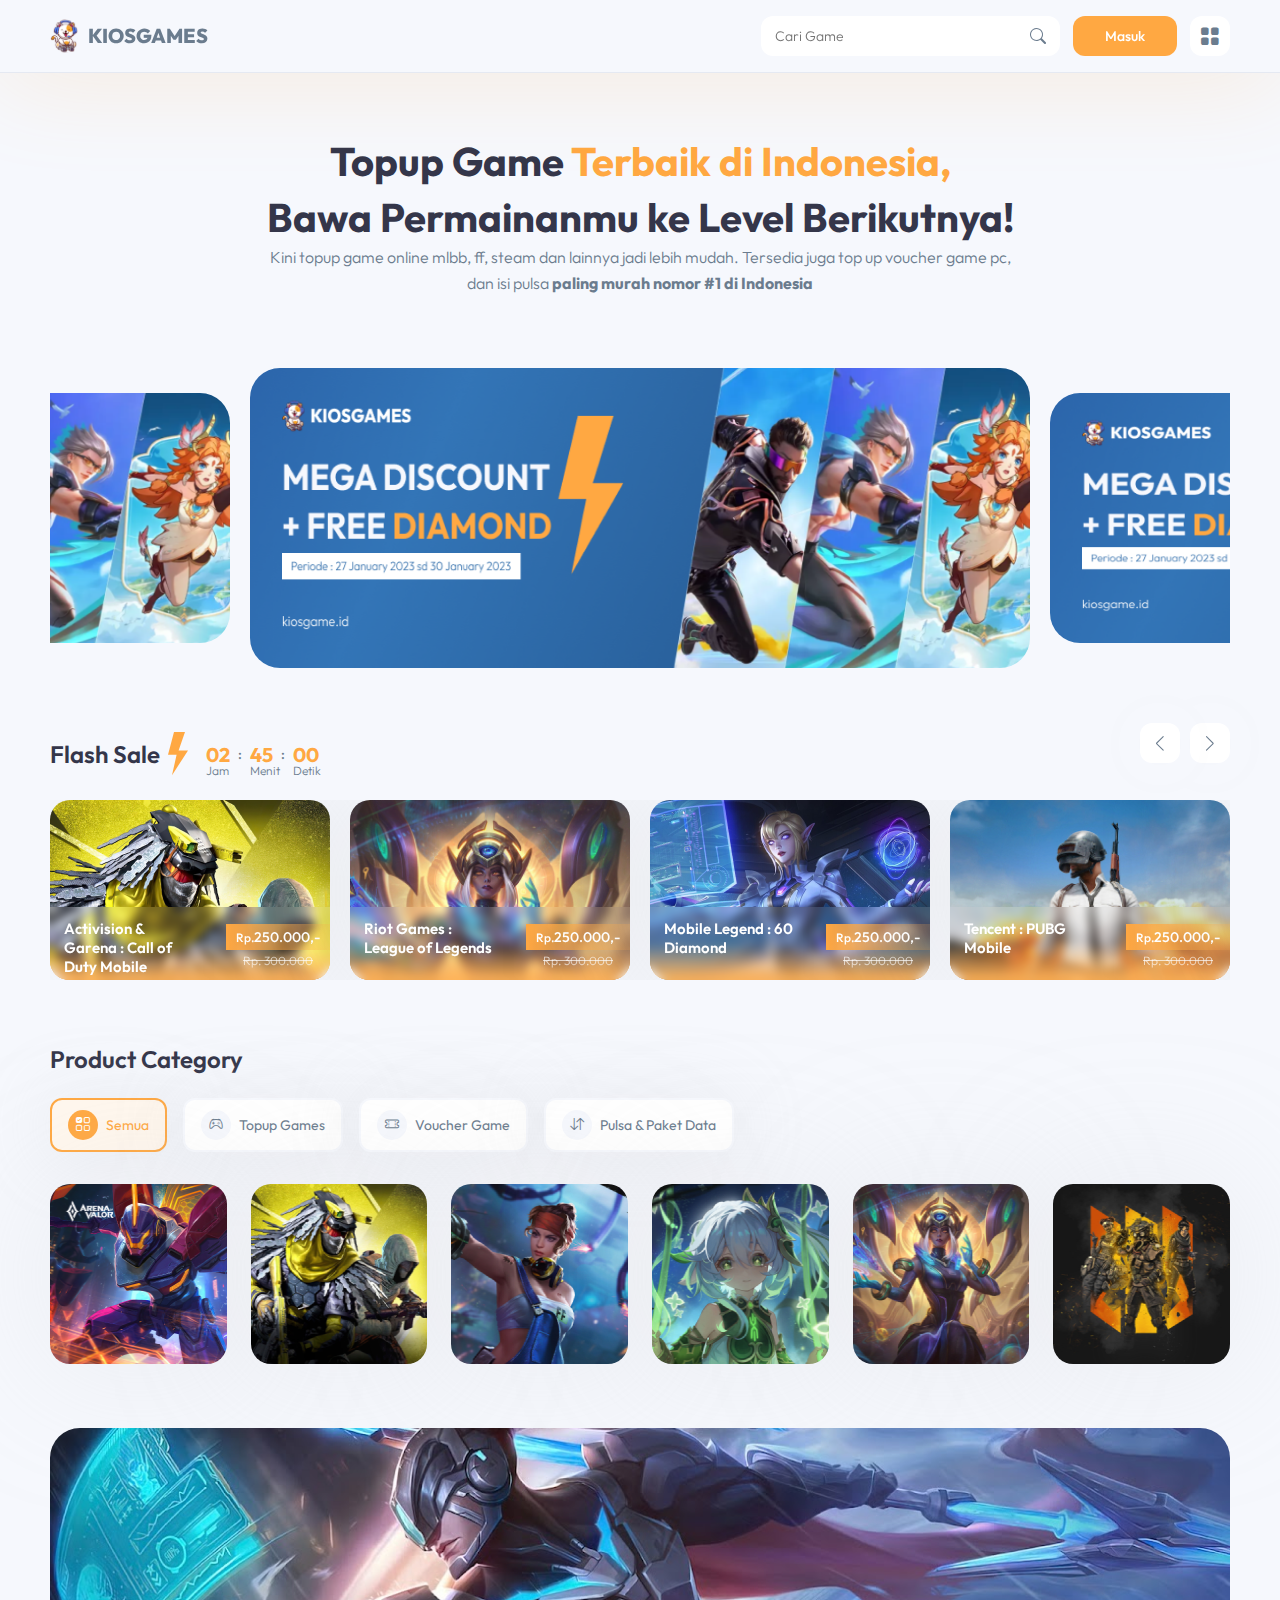
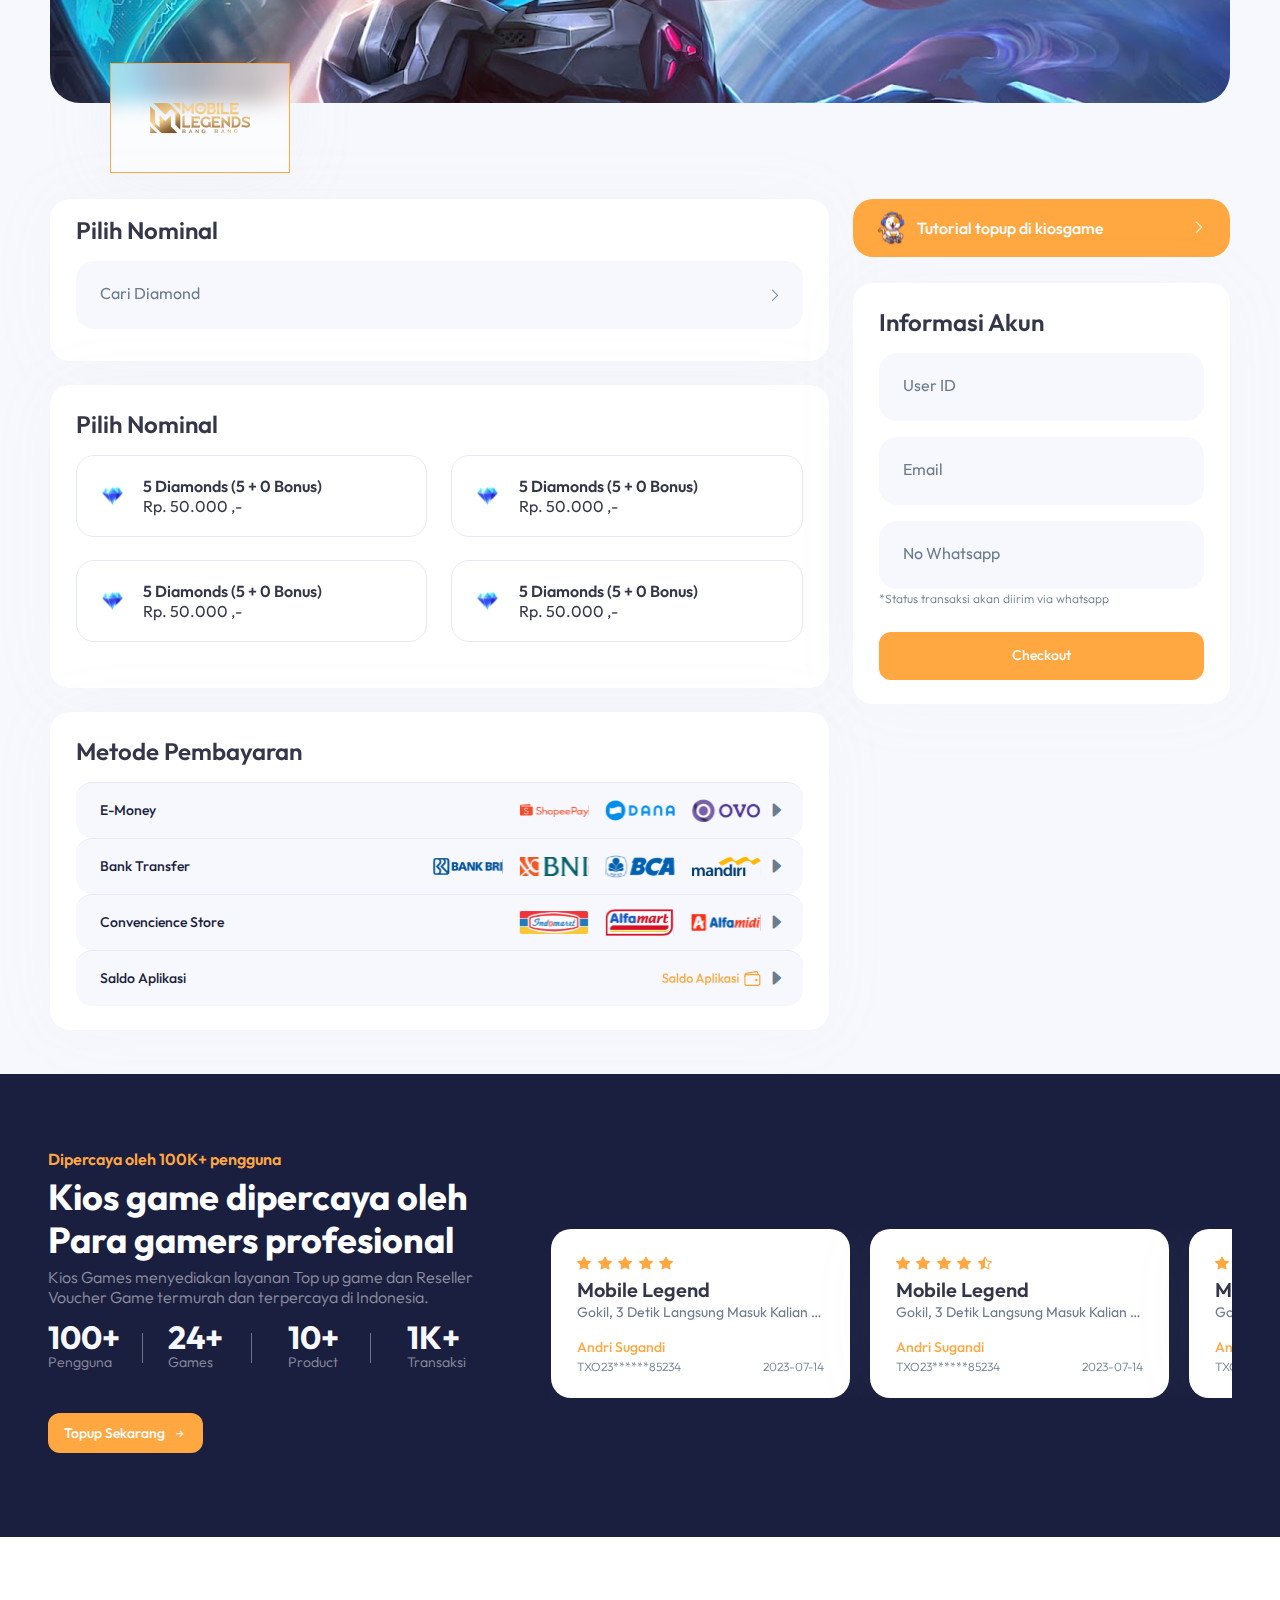
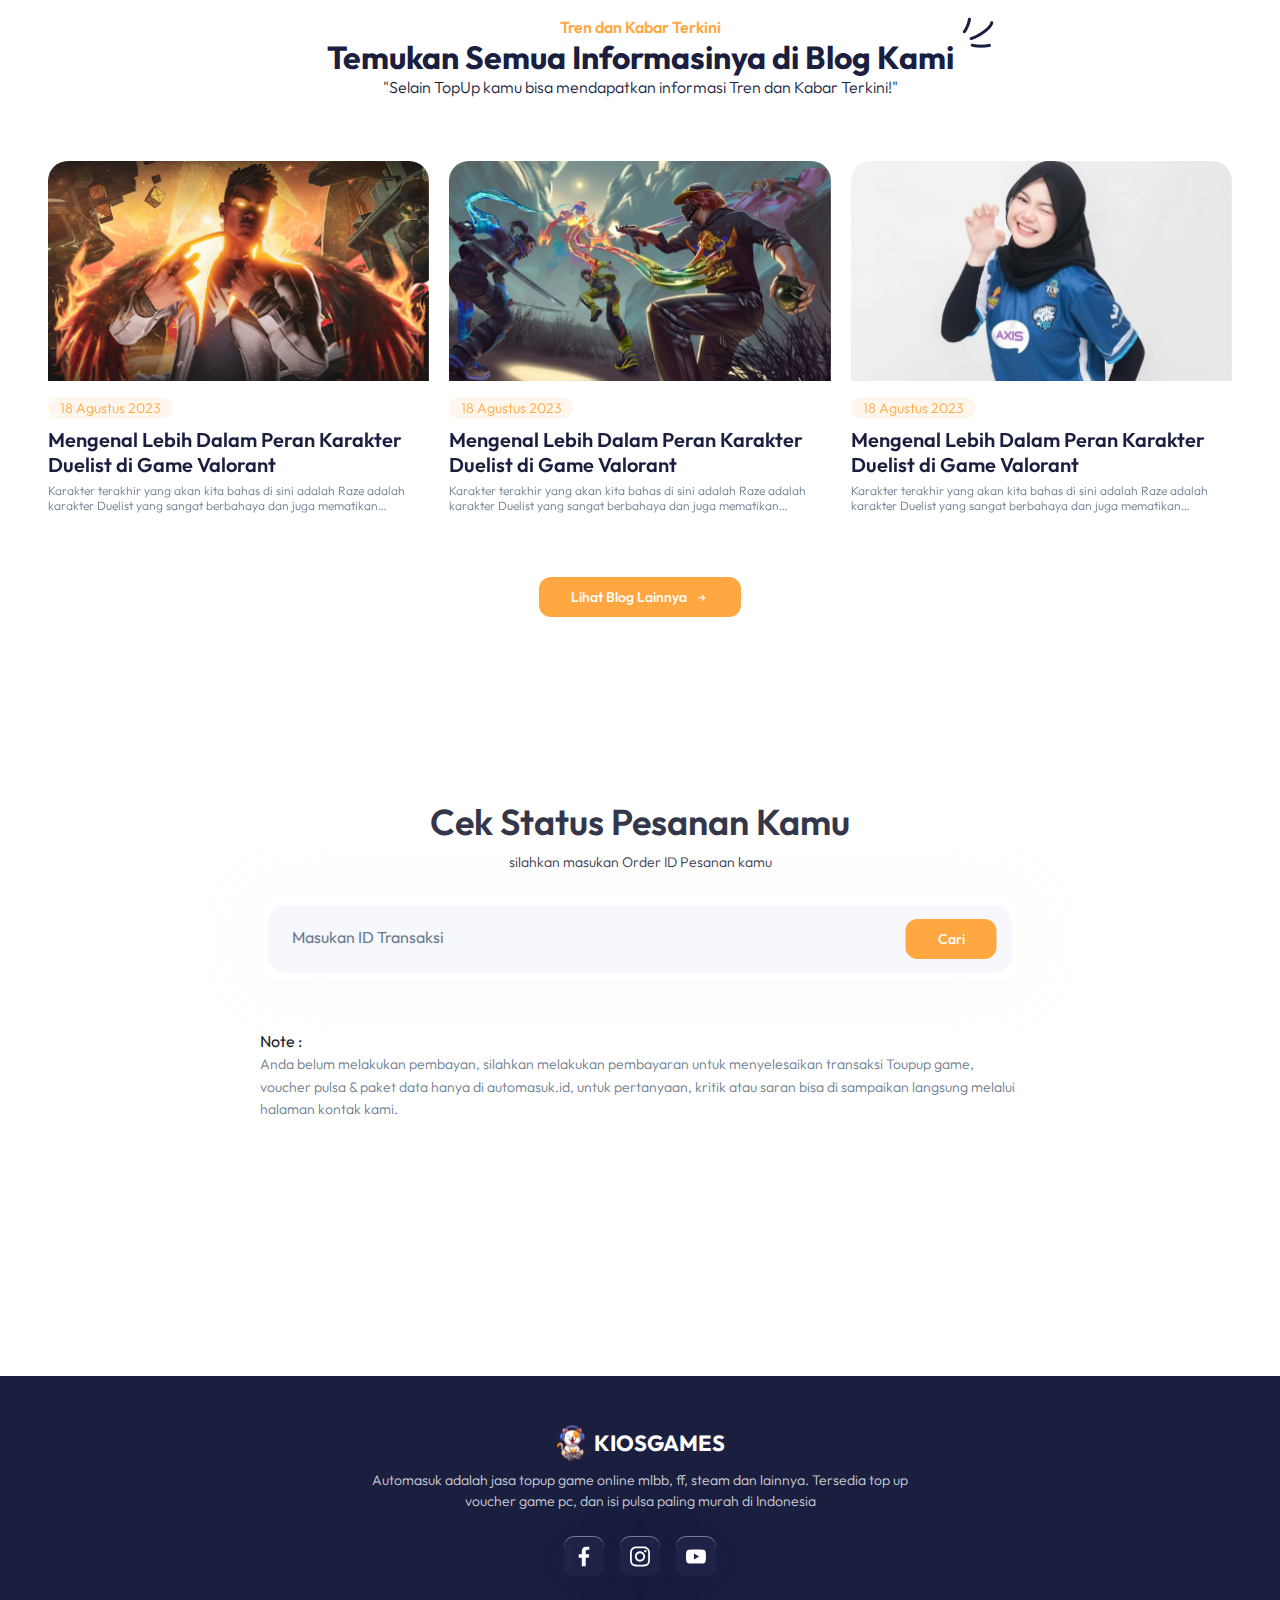
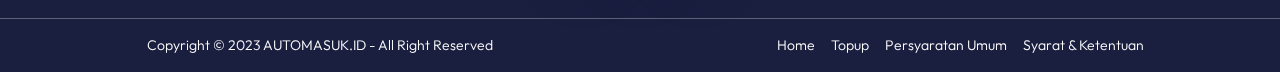
==== commit e0e8a59d: "update" ====
--- a/index.html
+++ b/index.html
@@ -7,9 +7,10 @@
     <link rel="stylesheet" href="https://cdn.jsdelivr.net/npm/bootstrap-icons@1.10.2/font/bootstrap-icons.css">
     <link rel="stylesheet" href="assets/css/swiper.css">
     <link rel="stylesheet" href="assets/css/style.css">
-    <title>Document</title>
+    <title>Landing Page</title>
 </head>
 <body>
+  <section>
     <nav class="navbar">
       <div class="navLeft">
         <img src="assets/img/logo.svg" alt="">
@@ -66,7 +67,7 @@
         </label>
       </div> -->
     </nav>  
-    <section class="content">
+    <div class="content">
       <div class="containerTitle">
         <div class="title">Topup Game <span class="highlight">Terbaik di Indonesia,</span><br/> Bawa Permainanmu ke Level Berikutnya!</div>
         <div class="subtitle">Kini topup game online mlbb, ff, steam dan lainnya jadi lebih mudah. Tersedia juga top up voucher game pc,<br/> dan isi pulsa <span class="highlight">paling murah nomor #1 di Indonesia</span></div>
@@ -736,13 +737,13 @@
                 <label class="floating-label" for="no">No Whatsapp</label>
               </div>
               <div class="note">*Status transaksi akan diirim via whatsapp</div>
-              <a href="" class="btnYellowPrimary py-4 mt-4">Checkout</a>
-            </div>
-          </div>
-        </div>
-      </div>
-    </section>
-    <section class="subContent">
+              <button type="button" class="btnYellowPrimary w-100 py-4 mt-4" data-bs-toggle="modal" data-bs-target="#checkout">Checkout</button>
+            </div>
+          </div>
+        </div>
+      </div>
+    </div>
+    <div class="subContent">
       <div class="containerTestimoni">
         <div class="row">
           <div class="col-lg-5">
@@ -952,8 +953,8 @@
           <div class="text2">Anda belum melakukan pembayan, silahkan melakukan pembayaran untuk menyelesaikan transaksi Toupup game, voucher pulsa & paket data hanya di automasuk.id, untuk pertanyaan, kritik atau saran bisa di sampaikan langsung melalui halaman kontak kami.</div>
         </div>
       </div>
-    </section>
-    <section class="footer">
+    </div>
+    <div class="footer">
       <div class="logo">
         <img src="assets/img/logo.svg" alt="">
         <div class="names">KIOSGAMES</div>
@@ -983,138 +984,297 @@
           </div>
         </div>
       </div>
-    </section>
-
-    <script src="assets/js/jquery.min.js"></script>
-    <script src="https://cdn.jsdelivr.net/npm/bootstrap@5.0.2/dist/js/bootstrap.bundle.min.js"></script>
-    <script src="https://unpkg.com/swiper/swiper-bundle.min.js"></script>
-    <script src="assets/js/script.js"></script>
-
-    <script>
-      var swiper = new Swiper(".swiperBanner", {
-        slidesPerView: 1.5, 
-        centeredSlides: true,
-        slidesPerGroup: 1,
-        loop: true,
-        slideToClickedSlide: true,
-        spaceBetween: 20,
-        autoplay: {
-          delay: 4000,
+    </div>
+    <div class="mobileNav">
+      <a href="" class="containers active">
+        <i class="bi bi-house-heart-fill"></i>
+        <div class="text">Beranda</div>
+      </a>
+      <a href="" class="containers">
+        <i class="bi bi-controller"></i>
+        <div class="text">Product</div>
+      </a>
+      <a href="" class="containers">
+        <i class="bi bi-bag-check"></i>
+        <div class="text">Lacak</div>
+      </a>
+      <a href="" class="containers">
+        <i class="bi bi-newspaper"></i>
+        <div class="text">Blog</div>
+      </a>
+      <a href="" class="containers">
+        <i class="bi bi-person-lock"></i>
+        <div class="text">Login</div>
+      </a>
+    </div>
+  </section>
+    <!-- MODAL -->
+    <div class="modal fade" id="checkout">
+      <div class="modal-dialog modal-dialog-centered" style="max-width:900px">
+        <div class="modal-content py-5">
+          <button type="button" class="btn-close" onclick="showRate()"></button>
+          <div class="row">
+            <div class="col-md-6">
+              <div class="ticketBarcode">
+                <img src="assets/img/logo.svg" alt="" class="logo">
+                <div class="gameNm">Mobile Legend</div>
+                <div class="diamond">328 Diamonds</div>
+                <div class="price">Rp 500.000,-</div>
+                <img src="assets/img/pay/barcode.svg" alt="" class="barcode">
+                <div class="desc">
+                  <div class="text">Menerima pembayaran melalui aplikasi dibawah ini </div>
+                  <div class="logoPay">
+                    <img src="assets/img/pay/dana.svg" alt="">
+                    <img src="assets/img/pay/ovo.svg" alt="">
+                    <img src="assets/img/pay/shopeepay.svg" alt="">
+                    <img src="assets/img/pay/gopay.svg" alt="" style="width: 65px;">
+                  </div>
+                  <div class="text">Dan merchant lain yang menerima pembayaran QRIS</div>
+                </div>
+              </div>
+            </div>
+            <div class="col-md-6">
+              <div class="ticketDetail">
+                <div class="head">Detail Pembelian</div>
+                <div class="containers">
+                  <div class="title">Order ID</div>
+                  <div class="desc">1</div>
+                </div>
+                <div class="containers">
+                  <div class="title">Tanggal</div>
+                  <div class="desc">25 January 2023 - 03:00</div>
+                </div>
+                <div class="containers">
+                  <div class="title">ID Player</div>
+                  <div class="desc">332100185</div>
+                </div>
+                <div class="containers">
+                  <div class="title">Nickname</div>
+                  <div class="desc">xsugandi</div>
+                </div>
+                <div class="containers">
+                  <div class="title">Games</div>
+                  <div class="desc">Mobile Legends</div>
+                </div>
+                <div class="containers">
+                  <div class="title">Produk</div>
+                  <div class="desc">500 Diamonds</div>
+                </div>
+                <div class="containers">
+                  <div class="title">Price</div>
+                  <div class="desc">Rp 500.000,-</div>
+                </div>
+                <div class="containers">
+                  <div class="title">Status</div>
+                  <div class="desc txt-primary">Pending</div>
+                </div>
+                <div class="containers">
+                  <div class="title">Keterangan</div>
+                  <div class="desc">-</div>
+                </div>
+                <div class="containers">
+                  <div class="title">Metode Pembayaran</div>
+                  <div class="desc"><img src="assets/img/pay/qris.svg" alt=""></div>
+                </div>
+                <div class="containers">
+                  <div class="title">Total Harga</div>
+                  <div class="desc txt-primary">Rp 500.000,-</div>
+                </div>
+              </div>
+            </div>
+          </div>
+        </div>
+      </div>
+    </div>
+    <div class="modal fade" id="rate">
+      <div class="modal-dialog modal-dialog-centered modal-md">
+        <div class="modal-content pt-5 pb-4" style="border-radius:20px">
+          <div class="containerRate">
+            <img src="assets/img/logo.svg" alt="" class="logo">
+            <div class="title">Bagaimana kemudahan dalam bertransaksi di kiosgame..?</div>
+            <div class="emoji">
+              <div class="containers">
+                <input type="radio" name="emoji" value="A" class="emoji-radio" id="emoji-1">
+                <label for="emoji-1" class="choiceEmoji">
+                  <img src="assets/img/emoji/1.svg" alt="">
+                </label>
+              </div>
+              <div class="containers">
+                <input type="radio" name="emoji" value="A" class="emoji-radio" id="emoji-2">
+                <label for="emoji-2" class="choiceEmoji">
+                  <img src="assets/img/emoji/2.svg" alt="">
+                </label>
+              </div>
+              <div class="containers">
+                <input type="radio" name="emoji" value="A" class="emoji-radio" id="emoji-3">
+                <label for="emoji-3" class="choiceEmoji">
+                  <img src="assets/img/emoji/3.svg" alt="">
+                </label>
+              </div>
+              <div class="containers">
+                <input type="radio" name="emoji" value="A" class="emoji-radio" id="emoji-4">
+                <label for="emoji-4" class="choiceEmoji">
+                  <img src="assets/img/emoji/4.svg" alt="">
+                </label>
+              </div>
+              <div class="containers">
+                <input type="radio" name="emoji" value="A" class="emoji-radio" id="emoji-5">
+                <label for="emoji-5" class="choiceEmoji">
+                  <img src="assets/img/emoji/5.svg" alt="">
+                </label>
+              </div>
+            </div>
+            <div class="floating-label-content mb-3">
+              <textarea class="form-control floating-input" name="" id="ulasan" placeholder=" " style="min-height:140px"></textarea>
+              <label class="floating-label" for="ulasan">Tulis Ulasan Kamu</label>
+            </div>
+          </div>
+          <div class="row mt-2">
+            <div class="col-md-6">
+              <a href="" class="btnGrey py-4">Kembali</a>
+            </div>
+            <div class="col-md-6">
+              <a href="" class="btnYellowPrimary py-4">Kirim</a>
+            </div>
+          </div>
+        </div>
+      </div>
+    </div>
+
+  <script src="assets/js/jquery.min.js"></script>
+  <script src="https://cdn.jsdelivr.net/npm/bootstrap@5.0.2/dist/js/bootstrap.bundle.min.js"></script>
+  <script src="https://unpkg.com/swiper/swiper-bundle.min.js"></script>
+  <script src="assets/js/script.js"></script>
+
+  <script>
+    function showRate() {
+      $('#checkout').modal('hide')
+      $('#rate').modal('show')
+    }
+    var swiper = new Swiper(".swiperBanner", {
+      slidesPerView: 1.5, 
+      centeredSlides: true,
+      slidesPerGroup: 1,
+      loop: true,
+      slideToClickedSlide: true,
+      spaceBetween: 20,
+      autoplay: {
+        delay: 4000,
+      },
+      breakpoints: {
+        950: {
+          slidesPerView: 1.5,
+          centeredSlides: true,
         },
-        breakpoints: {
-          950: {
-            slidesPerView: 1.5,
-            centeredSlides: true,
-          },
-          300: {
-            slidesPerView: 1.2,
-            centeredSlides: true,
-          },
+        300: {
+          slidesPerView: 1.2,
+          centeredSlides: true,
         },
-      });
-      
-      var swiper = new Swiper(".swiperFlashSale", {
-        slidesPerView: 4, 
-        loop: true,
-        slideToClickedSlide: true,
-        spaceBetween: 20,
-        slidesPerGroup: 1,
-        autoplay: {
-          delay: 4000,
+      },
+    });
+    
+    var swiper = new Swiper(".swiperFlashSale", {
+      slidesPerView: 4, 
+      loop: true,
+      slideToClickedSlide: true,
+      spaceBetween: 20,
+      slidesPerGroup: 1,
+      autoplay: {
+        delay: 4000,
+      },
+      breakpoints: {
+        1000: {
+          slidesPerView: 4,
         },
-        breakpoints: {
-          1000: {
-            slidesPerView: 4,
-          },
-          800: {
-            slidesPerView: 3,
-          },
-          400: {
-            slidesPerView: 1.5,
-          },
-          200: {
-            slidesPerView: 1.5,
-          },
+        800: {
+          slidesPerView: 3,
         },
-        navigation: {
-          nextEl: ".swiper-button-next",
-          prevEl: ".swiper-button-prev",
+        400: {
+          slidesPerView: 1.5,
         },
-      });
-
-      var swiper = new Swiper(".swiperTesti", {
-        slidesPerGroup: 1,
-        loop: true,
-        spaceBetween: 20,
-        grabCursor: true,
-        autoplay: {
-          delay: 2500,
+        200: {
+          slidesPerView: 1.5,
         },
-        breakpoints: {
-          800: {
-            slidesPerView: 2.2,
-            centeredSlides: false,
-          },
-          300: {
-            slidesPerView: 1.5,
-            centeredSlides: false,
-          },
+      },
+      navigation: {
+        nextEl: ".swiper-button-next",
+        prevEl: ".swiper-button-prev",
+      },
+    });
+
+    var swiper = new Swiper(".swiperTesti", {
+      slidesPerGroup: 1,
+      loop: true,
+      spaceBetween: 20,
+      grabCursor: true,
+      autoplay: {
+        delay: 2500,
+      },
+      breakpoints: {
+        800: {
+          slidesPerView: 2.2,
+          centeredSlides: false,
         },
-      });
-
-      var swiper = new Swiper(".swiperNews", {
-        slidesPerGroup: 1,
-        loop: true,
-        spaceBetween: 20,
-        grabCursor: true,
-        breakpoints: {
-          900: {
-            slidesPerView: 3,
-            centeredSlides: false,
-          },
-          650: {
-            slidesPerView: 2,
-            centeredSlides: false,
-          },
-          300: {
-            slidesPerView: 1.5,
-            centeredSlides: false,
-          },
+        300: {
+          slidesPerView: 1.5,
+          centeredSlides: false,
         },
-      });
-
-
-      const accordionBtns = document.querySelectorAll(".accordionHead");
-
-      accordionBtns.forEach((accordion) => {
-        accordion.onclick = function () {
-          this.classList.toggle("is-open");
-
-          let content = this.nextElementSibling;
-
-          if (content.style.maxHeight) {
-            content.style.maxHeight = null;
-          } else {
-            content.style.maxHeight = content.scrollHeight + "px";
-          }
-        };
-      });
-
-      const accordionBtnPay = document.querySelectorAll(".accordionHeadPay");
-
-      accordionBtnPay.forEach((accordion) => {
-        accordion.onclick = function () {
-          this.classList.toggle("is-open");
-
-          let content = this.nextElementSibling;
-
-          if (content.style.maxHeight) {
-            content.style.maxHeight = null;
-          } else {
-            content.style.maxHeight = content.scrollHeight + "px";
-          }
-        };
-      });
-    </script>
+      },
+    });
+
+    var swiper = new Swiper(".swiperNews", {
+      slidesPerGroup: 1,
+      loop: true,
+      spaceBetween: 20,
+      grabCursor: true,
+      breakpoints: {
+        900: {
+          slidesPerView: 3,
+          centeredSlides: false,
+        },
+        650: {
+          slidesPerView: 2,
+          centeredSlides: false,
+        },
+        300: {
+          slidesPerView: 1.5,
+          centeredSlides: false,
+        },
+      },
+    });
+
+
+    const accordionBtns = document.querySelectorAll(".accordionHead");
+
+    accordionBtns.forEach((accordion) => {
+      accordion.onclick = function () {
+        this.classList.toggle("is-open");
+
+        let content = this.nextElementSibling;
+
+        if (content.style.maxHeight) {
+          content.style.maxHeight = null;
+        } else {
+          content.style.maxHeight = content.scrollHeight + "px";
+        }
+      };
+    });
+
+    const accordionBtnPay = document.querySelectorAll(".accordionHeadPay");
+
+    accordionBtnPay.forEach((accordion) => {
+      accordion.onclick = function () {
+        this.classList.toggle("is-open");
+
+        let content = this.nextElementSibling;
+
+        if (content.style.maxHeight) {
+          content.style.maxHeight = null;
+        } else {
+          content.style.maxHeight = content.scrollHeight + "px";
+        }
+      };
+    });
+  </script>
 </body>
 </html>--- a/assets/css/style.css
+++ b/assets/css/style.css
@@ -33,10 +33,19 @@
 .text-left {
 	text-align: left !important;
 }
+.txt-primary {
+	color: var(--yellow-primary);
+}
 
 body {
 	font-family: "Outfit";
-	background-color: var(--bg-body);
+	background-color: var(--white);
+}
+
+section {
+	position: relative;
+	max-width: 1500px;
+	margin: 0 auto;
 }
 
 .navbar {
@@ -47,7 +56,7 @@
 	justify-content: space-between;
 	align-items: center;
 	border-bottom: 1px solid var(--darkgrey, #E5E9F2);
-	background: rgba(255, 255, 255, 0.10);
+	background: var(--bg-body);
 	box-shadow: 0px 1px 100px 0px rgba(255, 168, 66, 0.20);
 	backdrop-filter: blur(15px);
 }
@@ -282,14 +291,15 @@
 }
 
 textarea {
-    min-height: 120px;
     padding: 14px 20px;
+	resize: none;
 }
 
 /* ======== END FLOATING LABEL  ======== */
 
-section.content {
+.content {
 	padding: 20px 50px;
+	background: var(--bg-body);
 }
 
 /*slider switch css */
@@ -351,6 +361,26 @@
 	color: var(--white);
 	font-size: 14px;
 	font-weight: 500;
+	border: none;
+	outline: none;
+}
+
+.btnGrey,
+.btnGrey:hover {
+	display: flex;
+	justify-content: center;
+	align-items: center;
+	padding: 0 32px;
+	height: 40px;
+	border-radius: 12px;
+	background: var(--dark-grey);
+	box-shadow: 0px 1px 0px 0px rgba(255, 255, 255, 0.25) inset;
+	backdrop-filter: blur(10px);
+	color: var(--black);
+	font-size: 14px;
+	font-weight: 500;
+	border: none;
+	outline: none;
 }
 
 .containerTitle {
@@ -383,6 +413,316 @@
 .containerTitle .subtitle .highlight {
 	font-weight: 700;
 }
+
+
+/* MODAL */
+
+.btn-close {
+	position: absolute;
+	top: 30px;
+	right: 30px;
+	font-size: 12px !important;
+	color: var(--black-text) !important;
+}
+
+.modal {
+    --bs-modal-zindex: 1055;
+    --bs-modal-width: 500px;
+    --bs-modal-padding: 1rem;
+    --bs-modal-margin: 0.5rem;
+    --bs-modal-color: ;
+    --bs-modal-bg: #fff;
+    --bs-modal-border-color: var(--bs-border-color-translucent);
+    --bs-modal-border-width: 1px;
+    --bs-modal-border-radius: 40px;
+    --bs-modal-box-shadow: 0 0.125rem 0.25rem rgba(0, 0, 0, 0.075);
+    --bs-modal-inner-border-radius: calc(0.5rem - 1px);
+    --bs-modal-header-padding-x: 1rem;
+    --bs-modal-header-padding-y: 1rem;
+    --bs-modal-header-padding: 1.2rem 1.8rem;
+    --bs-modal-header-border-color: var(--bs-border-color);
+    --bs-modal-header-border-width: 1px;
+    --bs-modal-title-line-height: 1.5;
+    --bs-modal-footer-gap: 0.5rem;
+    --bs-modal-footer-bg: ;
+    --bs-modal-footer-border-color: var(--bs-border-color);
+    --bs-modal-footer-border-width: 1px;
+    position: fixed;
+    top: 0;
+    left: 0;
+    z-index: var(--bs-modal-zindex);
+    display: none;
+    width: 100%;
+    height: 100%;
+    overflow-x: hidden;
+    overflow-y: auto;
+    outline: 0;
+}
+.modal.fade {
+      transition: opacity 0.15s linear;
+}
+.modal.fade:not(.show) {
+      opacity: 0;
+}
+.modal-dialog {
+    position: relative;
+    width: auto;
+    margin: var(--bs-modal-margin);
+    pointer-events: none;
+}
+.modal.fade .modal-dialog {
+    transition: transform 0.3s ease-out;
+    transform: translate(0, -50px);
+}
+@media (prefers-reduced-motion: reduce) {
+    .modal.fade .modal-dialog {
+      transition: none;
+    }
+}
+.modal.show .modal-dialog {
+    transform: none;
+}
+.modal.modal-static .modal-dialog {
+    transform: scale(1.02);
+}
+.modal-dialog-scrollable {
+    height: calc(100% - var(--bs-modal-margin) * 2);
+}
+.modal-dialog-scrollable .modal-content {
+    max-height: 100%;
+    overflow: hidden;
+}
+.modal-dialog-scrollable .modal-body {
+    overflow-y: auto;
+}
+.modal-dialog-centered {
+    display: flex;
+    align-items: center;
+    min-height: calc(100% - var(--bs-modal-margin) * 2);
+}
+.modal-content {
+    position: relative;
+    display: flex;
+    flex-direction: column;
+    width: 100%;
+    color: var(--bs-modal-color);
+    pointer-events: auto;
+    background-color: var(--bs-modal-bg);
+    background-clip: padding-box;
+    border: var(--bs-modal-border-width) solid var(--bs-modal-border-color);
+    border-radius: var(--bs-modal-border-radius);
+    outline: 0;
+    padding: 1.2rem 1.8rem;
+}
+.modal-backdrop {
+    --bs-backdrop-zindex: 1050;
+    --bs-backdrop-bg: #000;
+    --bs-backdrop-opacity: 0.5;
+    position: fixed;
+    top: 0;
+    left: 0;
+    z-index: var(--bs-backdrop-zindex);
+    width: 100vw;
+    height: 100vh;
+    background-color: var(--bs-backdrop-bg);
+}
+.modal-backdrop.fade {
+    opacity: 0;
+}
+.modal-backdrop.show {
+    opacity: var(--bs-backdrop-opacity);
+}
+.modal-header {
+    position: relative;
+    display: flex;
+    flex-shrink: 0;
+    align-items: center;
+    justify-content: space-between;
+}
+.modal-header .modal-title {
+    font-size: 18px;
+    font-weight: 500;
+    line-height: 24px;
+    color: #2b2b2b;
+}
+.modal-header .modal-subtitle {
+    font-size: 14px;
+    font-weight: 400;
+    line-height: 14px;
+    color: #888;
+}
+.modal-body {
+    position: relative;
+    flex: 1 1 auto;
+    margin-top: 1.8rem;
+}
+.modal-footer {
+    display: flex;
+    flex-shrink: 0;
+    flex-wrap: wrap;
+    align-items: center;
+    justify-content: flex-end;
+    padding: calc(var(--bs-modal-padding) - var(--bs-modal-footer-gap) * 0.5);
+    background-color: var(--bs-modal-footer-bg);
+    border-top: var(--bs-modal-footer-border-width) solid
+      var(--bs-modal-footer-border-color);
+    border-bottom-right-radius: var(--bs-modal-inner-border-radius);
+    border-bottom-left-radius: var(--bs-modal-inner-border-radius);
+}
+.modal-footer > * {
+    margin: calc(var(--bs-modal-footer-gap) * 0.5);
+}
+.modal-action {
+    display: flex;
+    justify-content: space-between;
+    align-items: center;
+}
+
+@media (min-width: 576px) {
+    .modal {
+      --bs-modal-margin: 1.75rem;
+      --bs-modal-box-shadow: 0 0.5rem 1rem rgba(0, 0, 0, 0.15);
+    }
+    .modal-dialog {
+      max-width: var(--bs-modal-width);
+      margin-right: auto;
+      margin-left: auto;
+    }
+    .modal-sm {
+      --bs-modal-width: 300px;
+    }
+}
+@media (min-width: 992px) {
+    .modal-lg,
+    .modal-xl {
+      --bs-modal-width: 800px;
+    }
+}
+@media (min-width: 1200px) {
+    .modal-xl {
+      --bs-modal-width: 1140px;
+    }
+}
+.modal-fullscreen {
+    width: 100vw;
+    max-width: none;
+    height: 100%;
+    margin: 0;
+}
+.modal-fullscreen .modal-content {
+    height: 100%;
+    border: 0;
+    border-radius: 0;
+}
+.modal-fullscreen .modal-footer,
+.modal-fullscreen .modal-header {
+    border-radius: 0;
+}
+.modal-fullscreen .modal-body {
+    overflow-y: auto;
+}
+@media (max-width: 575.98px) {
+    .modal-fullscreen-sm-down {
+      width: 100vw;
+      max-width: none;
+      height: 100%;
+      margin: 0;
+    }
+    .modal-fullscreen-sm-down .modal-content {
+      height: 100%;
+      border: 0;
+      border-radius: 0;
+    }
+    .modal-fullscreen-sm-down .modal-footer,
+    .modal-fullscreen-sm-down .modal-header {
+      border-radius: 0;
+    }
+    .modal-fullscreen-sm-down .modal-body {
+      overflow-y: auto;
+    }
+}
+@media (max-width: 767.98px) {
+    .modal-fullscreen-md-down {
+      width: 100vw;
+      max-width: none;
+      height: 100%;
+      margin: 0;
+    }
+    .modal-fullscreen-md-down .modal-content {
+      height: 100%;
+      border: 0;
+      border-radius: 0;
+    }
+    .modal-fullscreen-md-down .modal-footer,
+    .modal-fullscreen-md-down .modal-header {
+      border-radius: 0;
+    }
+    .modal-fullscreen-md-down .modal-body {
+      overflow-y: auto;
+    }
+}
+@media (max-width: 991.98px) {
+    .modal-fullscreen-lg-down {
+      width: 100vw;
+      max-width: none;
+      height: 100%;
+      margin: 0;
+    }
+    .modal-fullscreen-lg-down .modal-content {
+      height: 100%;
+      border: 0;
+      border-radius: 0;
+    }
+    .modal-fullscreen-lg-down .modal-footer,
+    .modal-fullscreen-lg-down .modal-header {
+      border-radius: 0;
+    }
+    .modal-fullscreen-lg-down .modal-body {
+      overflow-y: auto;
+    }
+}
+@media (max-width: 1199.98px) {
+    .modal-fullscreen-xl-down {
+      width: 100vw;
+      max-width: none;
+      height: 100%;
+      margin: 0;
+    }
+    .modal-fullscreen-xl-down .modal-content {
+      height: 100%;
+      border: 0;
+      border-radius: 0;
+    }
+    .modal-fullscreen-xl-down .modal-footer,
+    .modal-fullscreen-xl-down .modal-header {
+      border-radius: 0;
+    }
+    .modal-fullscreen-xl-down .modal-body {
+      overflow-y: auto;
+    }
+}
+@media (max-width: 1399.98px) {
+    .modal-fullscreen-xxl-down {
+      width: 100vw;
+      max-width: none;
+      height: 100%;
+      margin: 0;
+    }
+    .modal-fullscreen-xxl-down .modal-content {
+      height: 100%;
+      border: 0;
+      border-radius: 0;
+    }
+    .modal-fullscreen-xxl-down .modal-footer,
+    .modal-fullscreen-xxl-down .modal-header {
+      border-radius: 0;
+    }
+    .modal-fullscreen-xxl-down .modal-body {
+      overflow-y: auto;
+    }
+}
+
+/* ======== END MODAL ======== */
 
 /* SWIPER BANNER */
 
@@ -1031,7 +1371,7 @@
 	display: block;
 }
 
-section.subContent {
+.subContent {
 	position: relative;
 	background: #fff;
 }
@@ -1434,6 +1774,400 @@
 	font-weight: 300;
 	line-height: 150%;
 	white-space: nowrap;
+}
+
+.mobileNav {
+	display: flex;
+	justify-content: space-around;
+	align-items: center;
+	position: fixed;
+	bottom: 0;
+	left: 0;
+	width: 100%;
+	padding: 1rem;
+	visibility: hidden;
+	border-top: 1px solid var(--darkgrey, #E5E9F2);
+	background: rgba(255, 255, 255, 0.50);
+	box-shadow: 0px -1px 100px 0px rgba(255, 168, 66, 0.10);
+	backdrop-filter: blur(20px);
+	z-index: 999;
+}
+.mobileNav .containers {
+	display: flex;
+	justify-content: center;
+	align-items: center;
+	flex-direction: column;
+}
+.mobileNav .containers i {
+ 	font-size: 24px;
+	color: var(--black-text);
+}
+.mobileNav .containers .text {
+	color: var(--black-text);
+	text-align: center;
+	font-size: 14px;
+	font-style: normal;
+	font-weight: 400;
+	line-height: normal;
+}
+.mobileNav .containers.active i {
+ 	font-size: 24px;
+	color: var(--yellow-primary);
+}
+.mobileNav .containers.active .text {
+	color: var(--yellow-primary);
+	text-align: center;
+	font-size: 14px;
+	font-style: normal;
+	font-weight: 400;
+	line-height: normal;
+}
+
+/* MODAL TICKET */
+
+.ticketBarcode {
+	position: relative;
+	display: flex;
+	justify-content: center;
+	align-items: center;
+	flex-direction: column;
+}
+.ticketBarcode::after {
+	content: '';
+	position: absolute;
+	top: 50%;
+	right: -25px;
+	transform: translate(-50%, -50%);
+	width: 1px;
+	height: 350px;
+	border-left: 1px dashed var(--black-text);
+}
+.ticketBarcode .logo {
+	height: 50px;
+	margin-bottom: 6px;
+}
+.ticketBarcode .gameNm {
+	color: var(--black-text);
+	font-size: 24px;
+	font-style: normal;
+	font-weight: 600;
+	line-height: normal;
+}
+.ticketBarcode .diamond {
+	color: var(--black-text);
+	font-size: 16px;
+	font-style: normal;
+	font-weight: 300;
+	line-height: normal;
+}
+.ticketBarcode .price {
+	color: var(--yellow-primary);
+	font-size: 20px;
+	font-style: normal;
+	font-weight: 600;
+	line-height: normal;
+}
+.ticketBarcode .barcode {
+	width: 245px;
+	height: 245px;
+	margin: 1rem 0;
+}
+.ticketBarcode .desc .text {
+	color: var(--black-text);
+	font-size: 14px;
+	font-style: normal;
+	font-weight: 300;
+	line-height: normal;
+}
+.ticketBarcode .desc .logoPay {
+	display: flex;
+	justify-content: space-around;
+	align-items: center;
+	margin: 6px 0;
+}
+.ticketDetail {
+	position: relative;
+	padding-left: 2.2rem;
+	padding-right: 1rem;
+}
+.ticketDetail .head {
+	color: var(--black);
+	font-size: 24px;
+	font-style: normal;
+	font-weight: 600;
+	line-height: normal;
+	margin-bottom: 16px;
+}
+.ticketDetail .containers {
+	display: flex;
+	justify-content: space-between;
+	align-items: center;
+	margin-bottom: 12px;
+}
+.ticketDetail .containers .title {
+	color: var(--black-text);
+	font-size: 16px;
+	font-style: normal;
+	font-weight: 400;
+	line-height: normal;
+}
+.ticketDetail .containers .desc {
+	color: var(--black-text);
+	font-size: 16px;
+	font-style: normal;
+	font-weight: 600;
+	line-height: normal;
+}
+
+.containerRate {
+	position: relative;
+}
+.containerRate .logo {
+	position: absolute;
+	top: -50px;
+	left: 50%;
+	transform: translate(-50%, -50%);
+	height: 100px;
+}
+.containerRate .title {
+	color: var(--black);
+	text-align: center;
+	font-size: 24px;
+	font-style: normal;
+	font-weight: 600;
+	line-height: 160%; /* 38.4px */
+}
+.containerRate .emoji {
+	display: flex;
+	justify-content: space-around;
+	align-items: center;
+	margin-top: 2rem;
+	margin-bottom: 1rem;
+}
+
+.emoji-radio {
+	display: none;
+}
+.choiceEmoji {
+	position: relative;
+	display: flex;
+	justify-content: center;
+	align-items: center;
+	width: 64px;
+	height: 64px;
+	border-radius: 50%;
+	border: 1px solid transparent;
+	cursor: pointer;
+	transition: .3s;
+}
+.emoji-radio:checked:checked ~ .choiceEmoji {
+	border: 1px solid var(--yellow-primary);
+	transition: .3s;
+}
+
+
+/* HISTORY */
+
+section.history {
+	position: relative;
+	max-width: 480px;
+	margin: 6rem auto;
+}
+.history .containerHead {
+	display: flex;
+	justify-content: start;
+	align-items: center;
+	gap: .6rem;
+}
+.history .containerHead .user {
+	width: 42px;
+	height: 42px;
+	border-radius: 50%;
+	border: 2px solid var(--yellow-primary);
+}
+.history .containerHead .identity .name {
+	display: flex;
+	justify-content: start;
+	align-items: center;
+	gap: .8rem;
+	color: var(--black);
+	font-size: 21px;
+	font-style: normal;
+	font-weight: 500;
+	line-height: normal;
+}
+.history .containerHead .identity .name img {
+	width: 20px;
+	margin-bottom: 4px;
+}
+.history .containerHead .identity .desc {
+	color: var(--blacktext);
+	font-size: 12px;
+	font-style: normal;
+	font-weight: 300;
+	line-height: normal;
+}
+.history .containerSaldo {
+	display: flex;
+	justify-content: center;
+	align-items: center;
+	flex-direction: column;
+}
+.history .containerSaldo .icon {
+	display: flex;
+	justify-content: center;
+	align-items: center;
+	width: 45px;
+	height: 45px;
+	border-radius: 12px;
+	background: var(--yellow-primary);
+}
+.history .containerSaldo .desc {
+	color: var(--black-text);
+	font-size: 14px;
+	font-style: normal;
+	font-weight: 400;
+	line-height: normal;
+	margin: 6px 0;
+}
+.history .containerSaldo .price {
+	color: var(--black);
+	font-size: 32px;
+	font-style: normal;
+	font-weight: 700;
+	line-height: normal;
+	margin-bottom: -40px;
+}
+
+.mt-10 {
+	margin-top: 5rem;
+}
+
+.hisTabs {
+	position: relative;
+	bottom: -65px;
+	display: flex;
+	justify-content: center;
+	align-items: center;
+	gap: 1rem;
+}
+.hisTabs .btnHisTabs {
+	display: flex;
+	justify-content: center;
+	align-items: center;
+	flex-direction: column;
+	width: 80px;
+	height: 80px;
+	border-radius: 12px;
+	border: 1px solid var(--dark-grey);
+	background: var(--white);
+}
+.hisTabs .btnHisTabs i {
+	font-size: 22px;
+	color: var(--black-text);
+}
+.hisTabs .btnHisTabs .text {
+	color: var(--black-text);
+	text-align: center;
+	font-size: 14px;
+	font-style: normal;
+	font-weight: 300;
+	line-height: normal;
+	margin-top: -4px;
+}
+.hisTabs .btnHisTabs.active {
+	border: 1px solid var(--yellow-primary);
+	background: var(--light-yellow);
+}
+.hisTabs .btnHisTabs.active i,
+.hisTabs .btnHisTabs.active .text {
+	color: var(--yellow-primary);
+}
+.history .containerHis .head {
+	display: flex;
+	justify-content: space-between;
+	align-items: center;
+	margin-bottom: 1.2rem;
+}
+.containerHis .head .title {
+	color: var(--black);
+	font-size: 24px;
+	font-style: normal;
+	font-weight: 600;
+	line-height: normal;
+}
+.containerHis .head .filter {
+	position: relative;
+	display: flex;
+	justify-content: center;
+	align-items: center;
+	width: 32px;
+	height: 32px;
+	font-size: 16px;
+	border-radius: 10px;
+	color: var(--black-text);
+	background: var(--dark-grey);
+}
+.containerHis .contents {
+	position: relative;
+}
+.containerHis .contents .transaksi {
+	position: relative;
+	display: flex;
+	justify-content: space-between;
+	align-items: center;
+	padding-bottom: .8rem;
+	margin-bottom: 1rem;
+	border-bottom: 1px solid var(--light-grey);
+}
+.containerHis .contents .transaksi .containers {
+	position: relative;
+	display: flex;
+	justify-content: start;
+	align-items: center;
+	gap: .8rem;
+}
+.containerHis .contents .transaksi .containers .icon {
+	position: relative;
+	display: flex;
+	justify-content: center;
+	align-items: center;
+	width: 32px;
+	height: 32px;
+	border-radius: 8px;
+	box-shadow: 0px 1px 70px 0px rgba(203, 203, 203, 0.25);
+}
+.containerHis .contents .transaksi .containers .icon.plus {
+	background: var(--light-yellow);
+}
+.containerHis .contents .transaksi .containers .icon.min {
+	background: #FFF0F4;
+}
+.containerHis .contents .transaksi .containers .text .date {
+	color: var(--black-text);
+	font-size: 12px;
+	font-style: normal;
+	font-weight: 300;
+	line-height: normal;
+}
+.containerHis .contents .transaksi .containers .text .date span {
+	font-weight: 400;
+}
+.containerHis .contents .transaksi .containers .text .price {
+	font-size: 16px;
+	font-style: normal;
+	font-weight: 500;
+	line-height: normal;
+}
+.containerHis .contents .transaksi .containers .text .price.plus {
+	color: var(--yellow-primary);
+}
+.containerHis .contents .transaksi .containers .text .price.min {
+	color: #FF5F8C;
+}
+.containerHis .contents .transaksi i {
+	font-size: 14px;
+	color: var(--black-text);
 }
 
 @media (max-width: 800px) {
@@ -1474,7 +2208,7 @@
 		display: none;
 	}
 
-	section.content {
+	.content {
 		padding: 20px 0;
 	}
 
@@ -1683,7 +2417,10 @@
 	.footer .bottomFoot .linkFoot a {
 		font-size: 12px;
 	}
-
+	
+	.mobileNav {
+		visibility: visible;
+	}
 
 }
 @media (min-width: 800px) {
@@ -1691,4 +2428,50 @@
 	.swiper-slide.banner .banner-sm {
 		display: none;
 	}
+}
+
+@media (max-width: 766px) {
+
+	.ticketBarcode {
+		margin-bottom: 1.5rem;
+	}
+
+	.ticketDetail {
+		margin-top: 1.5rem;
+	}
+	.ticketBarcode::after {
+		display: none;
+	}
+	.ticketBarcode::before {
+		content: '';
+		position: absolute;
+		bottom: -1.5rem;
+		left: 50%;
+		transform: translate(-50%, -50%);
+		width: 90%;
+		height: 1;
+		border-bottom: 1px dashed var(--black-text);
+	}
+
+	section.history {
+		margin: 3rem auto;
+		padding: 0 .6rem;
+	}
+	.hisTabs {
+		bottom: -58px;
+		display: flex;
+		justify-content: center;
+		align-items: center;
+		flex-wrap: nowrap;
+	}
+	.hisTabs .btnHisTabs {
+		width: 70px;
+		height: 70px;
+	}
+	.hisTabs .btnHisTabs i {
+		font-size: 18px;
+	}
+	.hisTabs .btnHisTabs .text {
+		font-size: 12px;
+	}
 }